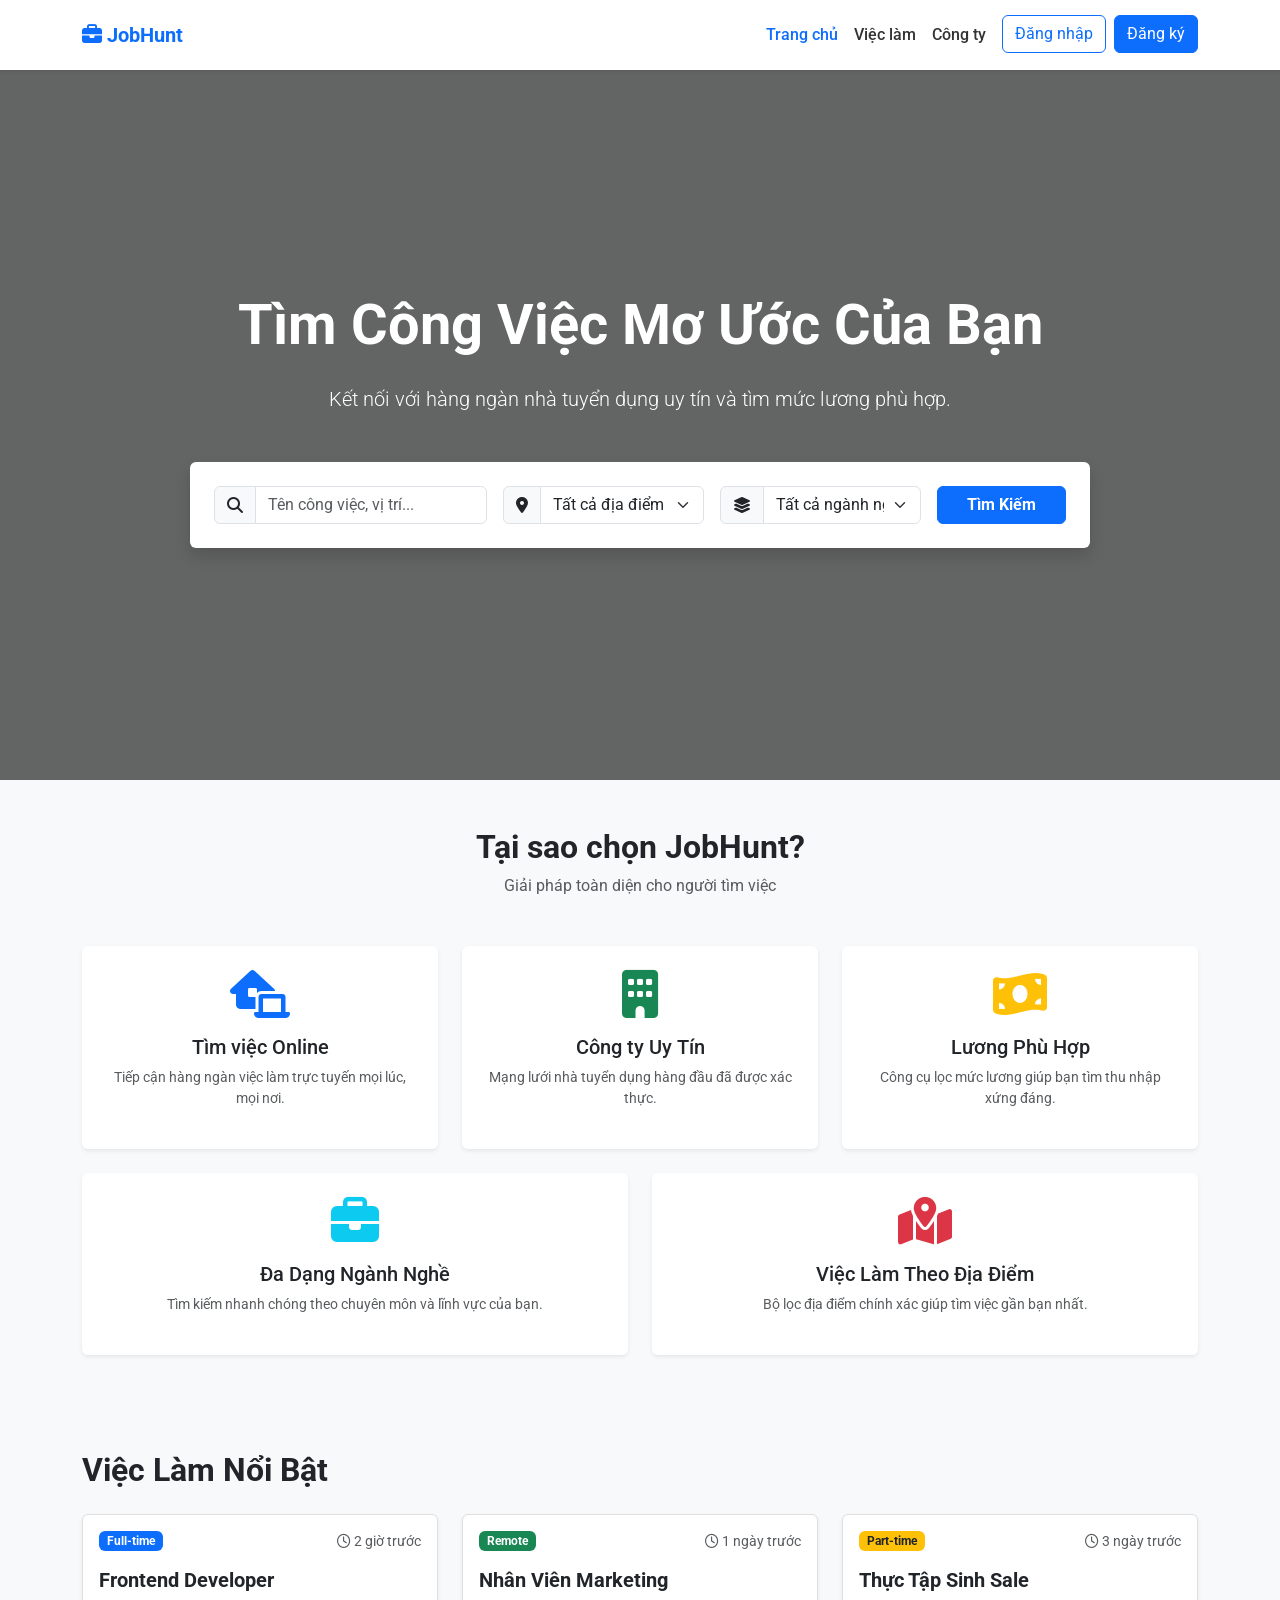
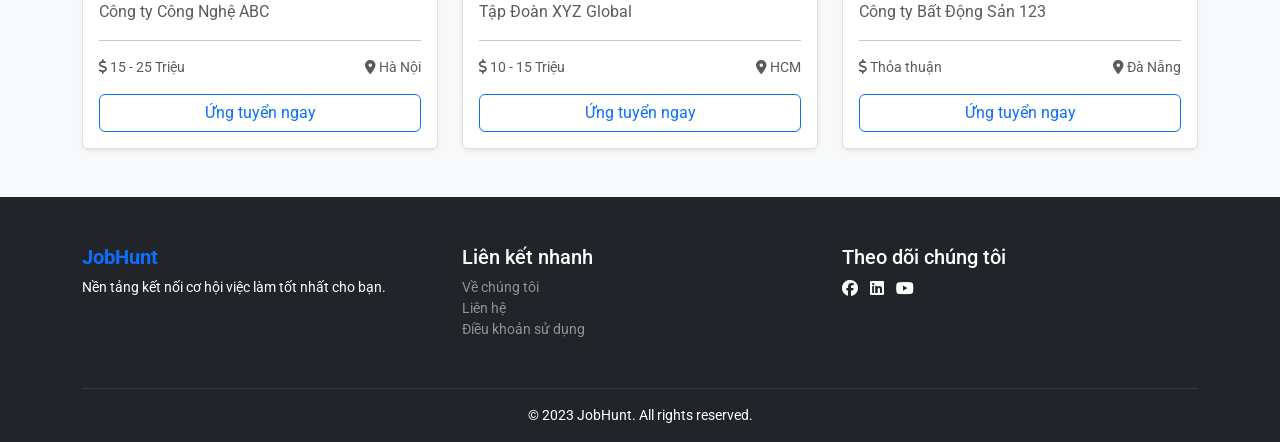
==== index.html @ 501f5cef "set" ====
<!DOCTYPE html>
<html lang="vi">
<head>
    <meta charset="UTF-8">
    <meta name="viewport" content="width=device-width, initial-scale=1.0">
    <title>JobHunt - Tìm Việc Làm Nhanh & Uy Tín</title>
    
    <!-- Bootstrap 5 CSS -->
    <link href="https://cdn.jsdelivr.net/npm/bootstrap@5.3.0/dist/css/bootstrap.min.css" rel="stylesheet">
    <!-- Font Awesome (Icon) -->
    <link rel="stylesheet" href="https://cdnjs.cloudflare.com/ajax/libs/font-awesome/6.4.0/css/all.min.css">
    <!-- Custom CSS -->
    <link rel="stylesheet" href="../style/style.css">
</head>
<body>

    <!-- Navbar -->
    <nav class="navbar navbar-expand-lg navbar-light bg-white shadow-sm fixed-top">
        <div class="container">
            <a class="navbar-brand fw-bold text-primary" href="index.html"><i class="fas fa-briefcase"></i> JobHunt</a>
            <button class="navbar-toggler" type="button" data-bs-toggle="collapse" data-bs-target="#navbarNav">
                <span class="navbar-toggler-icon"></span>
            </button>
            <div class="collapse navbar-collapse" id="navbarNav">
                <ul class="navbar-nav ms-auto">
                    <li class="nav-item"><a class="nav-link active" href="index.html">Trang chủ</a></li>
                    <li class="nav-item"><a class="nav-link" href="jobs.html">Việc làm</a></li>
                    <li class="nav-item"><a class="nav-link" href="companies.html">Công ty</a></li>
                    
                    <!-- PHẦN ĐÃ SỬA: Thêm đường dẫn login.html vào href -->
                    <li class="nav-item"><a class="btn btn-outline-primary ms-2" href="login.html">Đăng nhập</a></li>
                    <li class="nav-item"><a class="btn btn-primary ms-2" href="login.html">Đăng ký</a></li>
                    
                </ul>
            </div>
        </div>
    </nav>

    <!-- Hero Section (Tìm kiếm việc làm) -->
    <header class="hero-section d-flex align-items-center">
        <div class="container text-center text-white">
            <h1 class="display-4 fw-bold mb-4">Tìm Công Việc Mơ Ước Của Bạn</h1>
            <p class="lead mb-5">Kết nối với hàng ngàn nhà tuyển dụng uy tín và tìm mức lương phù hợp.</p>
            
            <!-- Form Tìm Kiếm -->
            <div class="bg-white p-4 rounded shadow search-box">
                <form class="row g-3">
                    <div class="col-md-4">
                        <div class="input-group">
                            <span class="input-group-text"><i class="fas fa-search"></i></span>
                            <input type="text" class="form-control" placeholder="Tên công việc, vị trí...">
                        </div>
                    </div>
                    <div class="col-md-3">
                        <div class="input-group">
                            <span class="input-group-text"><i class="fas fa-map-marker-alt"></i></span>
                            <select class="form-select">
                                <option selected>Tất cả địa điểm</option>
                                <option>Hà Nội</option>
                                <option>Hồ Chí Minh</option>
                                <option>Đà Nẵng</option>
                            </select>
                        </div>
                    </div>
                    <div class="col-md-3">
                        <div class="input-group">
                            <span class="input-group-text"><i class="fas fa-layer-group"></i></span>
                            <select class="form-select">
                                <option selected>Tất cả ngành nghề</option>
                                <option>Công nghệ thông tin</option>
                                <option>Marketing</option>
                                <option>Kinh doanh</option>
                            </select>
                        </div>
                    </div>
                    <div class="col-md-2">
                        <button type="submit" class="btn btn-primary w-100 fw-bold">Tìm Kiếm</button>
                    </div>
                </form>
            </div>
        </div>
    </header>

    <!-- Features Section -->
    <section class="py-5 bg-light">
        <div class="container">
            <div class="text-center mb-5">
                <h2 class="fw-bold">Tại sao chọn JobHunt?</h2>
                <p class="text-muted">Giải pháp toàn diện cho người tìm việc</p>
            </div>
            <div class="row g-4">
                <div class="col-md-4 col-sm-6">
                    <div class="card h-100 border-0 shadow-sm feature-card text-center p-4">
                        <div class="icon-box text-primary mb-3"><i class="fas fa-laptop-house fa-3x"></i></div>
                        <h5>Tìm việc Online</h5>
                        <p class="text-muted small">Tiếp cận hàng ngàn việc làm trực tuyến mọi lúc, mọi nơi.</p>
                    </div>
                </div>
                <div class="col-md-4 col-sm-6">
                    <div class="card h-100 border-0 shadow-sm feature-card text-center p-4">
                        <div class="icon-box text-success mb-3"><i class="fas fa-building fa-3x"></i></div>
                        <h5>Công ty Uy Tín</h5>
                        <p class="text-muted small">Mạng lưới nhà tuyển dụng hàng đầu đã được xác thực.</p>
                    </div>
                </div>
                <div class="col-md-4 col-sm-6">
                    <div class="card h-100 border-0 shadow-sm feature-card text-center p-4">
                        <div class="icon-box text-warning mb-3"><i class="fas fa-money-bill-wave fa-3x"></i></div>
                        <h5>Lương Phù Hợp</h5>
                        <p class="text-muted small">Công cụ lọc mức lương giúp bạn tìm thu nhập xứng đáng.</p>
                    </div>
                </div>
                <div class="col-md-6">
                    <div class="card h-100 border-0 shadow-sm feature-card text-center p-4">
                        <div class="icon-box text-info mb-3"><i class="fas fa-briefcase fa-3x"></i></div>
                        <h5>Đa Dạng Ngành Nghề</h5>
                        <p class="text-muted small">Tìm kiếm nhanh chóng theo chuyên môn và lĩnh vực của bạn.</p>
                    </div>
                </div>
                <div class="col-md-6">
                    <div class="card h-100 border-0 shadow-sm feature-card text-center p-4">
                        <div class="icon-box text-danger mb-3"><i class="fas fa-map-marked-alt fa-3x"></i></div>
                        <h5>Việc Làm Theo Địa Điểm</h5>
                        <p class="text-muted small">Bộ lọc địa điểm chính xác giúp tìm việc gần bạn nhất.</p>
                    </div>
                </div>
            </div>
        </div>
    </section>

    <!-- Featured Jobs -->
    <section class="py-5">
        <div class="container">
            <h2 class="fw-bold mb-4">Việc Làm Nổi Bật</h2>
            <div class="row g-4">
                <!-- Job Item 1 -->
                <div class="col-md-6 col-lg-4">
                    <div class="card h-100 shadow-sm job-card">
                        <div class="card-body">
                            <div class="d-flex justify-content-between align-items-center mb-3">
                                <span class="badge bg-primary">Full-time</span>
                                <span class="text-muted small"><i class="far fa-clock"></i> 2 giờ trước</span>
                            </div>
                            <h5 class="card-title fw-bold">Frontend Developer</h5>
                            <p class="card-text text-muted">Công ty Công Nghệ ABC</p>
                            <hr>
                            <div class="d-flex justify-content-between text-muted small mb-3">
                                <span><i class="fas fa-dollar-sign"></i> 15 - 25 Triệu</span>
                                <span><i class="fas fa-map-marker-alt"></i> Hà Nội</span>
                            </div>
                            <a href="#" class="btn btn-outline-primary w-100">Ứng tuyển ngay</a>
                        </div>
                    </div>
                </div>
                 <!-- Job Item 2 -->
                 <div class="col-md-6 col-lg-4">
                    <div class="card h-100 shadow-sm job-card">
                        <div class="card-body">
                            <div class="d-flex justify-content-between align-items-center mb-3">
                                <span class="badge bg-success">Remote</span>
                                <span class="text-muted small"><i class="far fa-clock"></i> 1 ngày trước</span>
                            </div>
                            <h5 class="card-title fw-bold">Nhân Viên Marketing</h5>
                            <p class="card-text text-muted">Tập Đoàn XYZ Global</p>
                            <hr>
                            <div class="d-flex justify-content-between text-muted small mb-3">
                                <span><i class="fas fa-dollar-sign"></i> 10 - 15 Triệu</span>
                                <span><i class="fas fa-map-marker-alt"></i> HCM</span>
                            </div>
                            <a href="#" class="btn btn-outline-primary w-100">Ứng tuyển ngay</a>
                        </div>
                    </div>
                </div>
                 <!-- Job Item 3 -->
                 <div class="col-md-6 col-lg-4">
                    <div class="card h-100 shadow-sm job-card">
                        <div class="card-body">
                            <div class="d-flex justify-content-between align-items-center mb-3">
                                <span class="badge bg-warning text-dark">Part-time</span>
                                <span class="text-muted small"><i class="far fa-clock"></i> 3 ngày trước</span>
                            </div>
                            <h5 class="card-title fw-bold">Thực Tập Sinh Sale</h5>
                            <p class="card-text text-muted">Công ty Bất Động Sản 123</p>
                            <hr>
                            <div class="d-flex justify-content-between text-muted small mb-3">
                                <span><i class="fas fa-dollar-sign"></i> Thỏa thuận</span>
                                <span><i class="fas fa-map-marker-alt"></i> Đà Nẵng</span>
                            </div>
                            <a href="#" class="btn btn-outline-primary w-100">Ứng tuyển ngay</a>
                        </div>
                    </div>
                </div>
            </div>
        </div>
    </section>

    <!-- Footer -->
    <footer class="bg-dark text-white pt-5 pb-3">
        <div class="container">
            <div class="row">
                <div class="col-md-4 mb-3">
                    <h5 class="text-primary fw-bold">JobHunt</h5>
                    <p class="small">Nền tảng kết nối cơ hội việc làm tốt nhất cho bạn.</p>
                </div>
                <div class="col-md-4 mb-3">
                    <h5>Liên kết nhanh</h5>
                    <ul class="list-unstyled small">
                        <li><a href="#" class="text-white-50 text-decoration-none">Về chúng tôi</a></li>
                        <li><a href="#" class="text-white-50 text-decoration-none">Liên hệ</a></li>
                        <li><a href="#" class="text-white-50 text-decoration-none">Điều khoản sử dụng</a></li>
                    </ul>
                </div>
                <div class="col-md-4 mb-3">
                    <h5>Theo dõi chúng tôi</h5>
                    <div>
                        <a href="#" class="text-white me-2"><i class="fab fa-facebook"></i></a>
                        <a href="#" class="text-white me-2"><i class="fab fa-linkedin"></i></a>
                        <a href="#" class="text-white"><i class="fab fa-youtube"></i></a>
                    </div>
                </div>
            </div>
            <hr class="border-secondary">
            <div class="text-center small">
                &copy; 2023 JobHunt. All rights reserved.
            </div>
        </div>
    </footer>

    <!-- Bootstrap JS -->
    <script src="https://cdn.jsdelivr.net/npm/bootstrap@5.3.0/dist/js/bootstrap.bundle.min.js"></script>
</body>
</html>
---- style/style.css ----
/* Import font chữ */
@import url('https://fonts.googleapis.com/css2?family=Roboto:wght@300;400;500;700&display=swap');

body {
    font-family: 'Roboto', sans-serif;
    background-color: #f8f9fa;
}

/* Navbar */
.navbar {
    padding: 15px 0;
}
.nav-link {
    font-weight: 500;
    color: #333;
}
.nav-link:hover, .nav-link.active {
    color: #0d6efd !important;
}

/* Hero Section */
.hero-section {
    background: linear-gradient(rgba(0, 0, 0, 0.6), rgba(0, 0, 0, 0.6)), 
                url('https://images.unsplash.com/photo-1486312338219-ce68d2c6f44d?ixlib=rb-4.0.3&auto=format&fit=crop&w=1920&q=80');
    background-size: cover;
    background-position: center;
    height: 80vh; /* Chiều cao màn hình mở đầu */
    margin-top: 60px; /* Tránh bị navbar che */
}

.search-box {
    max-width: 900px;
    margin: 0 auto;
}

/* Feature Cards */
.feature-card {
    transition: transform 0.3s ease, box-shadow 0.3s ease;
    cursor: pointer;
}

.feature-card:hover {
    transform: translateY(-5px);
    box-shadow: 0 .5rem 1rem rgba(0,0,0,.15)!important;
}

.icon-box {
    margin-bottom: 15px;
}

/* Job Cards */
.job-card {
    transition: all 0.3s;
    border: 1px solid #e0e0e0;
}

.job-card:hover {
    border-color: #0d6efd;
    box-shadow: 0 .5rem 1rem rgba(0,0,0,.1)!important;
}

/* Responsive */
@media (max-width: 768px) {
    .hero-section {
        height: auto;
        padding: 100px 0 50px 0;
    }
    
    .hero-section h1 {
        font-size: 2rem;
    }
}

/* --- LOGIN / REGISTER PAGE STYLES --- */

/* Hình nền cho trang đăng nhập */
.login-body {
    /* Background Gradient đè lên ảnh */
    background: linear-gradient(135deg, rgba(13, 110, 253, 0.8), rgba(13, 202, 240, 0.8)),
                url('https://images.unsplash.com/photo-1497215728101-856f4ea42174?ixlib=rb-4.0.3&auto=format&fit=crop&w=1920&q=80');
    background-size: cover;
    background-position: center;
    background-attachment: fixed;
}

/* Tùy chỉnh nút chuyển tab (Nav Pills) */
.nav-pills .nav-link {
    color: #555;
    background-color: #f8f9fa; /* Màu nền khi chưa chọn */
    border-radius: 50px; /* Bo tròn nút */
    margin: 0 5px;
    transition: all 0.3s;
}

.nav-pills .nav-link.active {
    background-color: #0d6efd; /* Màu xanh Bootstrap khi được chọn */
    color: white;
    box-shadow: 0 4px 6px rgba(13, 110, 253, 0.3);
}

/* Input Styles - Bỏ viền xanh mặc định khi click */
.form-control:focus {
    box-shadow: none;
    border-color: #ced4da; /* Giữ màu viền xám nhẹ */
}

.input-group-text {
    background-color: #f8f9fa;
}

/* Hiệu ứng focus cho input group */
.input-group:focus-within {
    box-shadow: 0 0 0 0.25rem rgba(13, 110, 253, 0.25);
    border-radius: 0.375rem;
}
.input-group:focus-within .form-control, 
.input-group:focus-within .input-group-text {
    border-color: #86b7fe;
}

/* --- CÁC SECTION MỚI --- */

/* 1. Card Ngành Nghề */
.category-card {
    transition: all 0.3s ease;
    background: #fff;
    border: 1px solid #eee;
}
.category-card:hover {
    transform: translateY(-5px);
    border-color: #0d6efd;
    box-shadow: 0 5px 15px rgba(13, 110, 253, 0.1);
}
.category-icon {
    width: 60px;
    height: 60px;
    background-color: #e7f1ff;
    color: #0d6efd;
    display: flex;
    align-items: center;
    justify-content: center;
    border-radius: 50%;
    margin-bottom: 15px;
    font-size: 1.5rem;
}

/* 2. Card Địa Điểm */
.location-card {
    position: relative;
    border-radius: 10px;
    overflow: hidden;
    height: 200px;
}
.location-card img {
    width: 100%;
    height: 100%;
    object-fit: cover;
    transition: transform 0.5s ease;
}
.location-card:hover img {
    transform: scale(1.1);
}
.location-overlay {
    position: absolute;
    bottom: 0;
    left: 0;
    right: 0;
    background: linear-gradient(to top, rgba(0,0,0,0.8), transparent);
    padding: 20px;
    color: white;
}

/* 3. Logo Công ty uy tín */
.company-logo-box {
    height: 100px;
    display: flex;
    align-items: center;
    justify-content: center;
    border: 1px solid #eee;
    border-radius: 8px;
    background: white;
    padding: 15px;
    transition: 0.3s;
}
.company-logo-box:hover {
    border-color: #0d6efd;
    box-shadow: 0 3px 10px rgba(0,0,0,0.05);
}
.company-logo-box img {
    max-width: 100%;
    max-height: 100%;
    filter: grayscale(100%); /* Làm logo đen trắng */
    transition: 0.3s;
}
.company-logo-box:hover img {
    filter: grayscale(0%); /* Có màu khi di chuột vào */
}

/* 4. Tag Lương & Loại hình */
.filter-tag {
    display: inline-block;
    padding: 8px 15px;
    background: #f1f3f5;
    color: #495057;
    border-radius: 20px;
    font-size: 0.9rem;
    text-decoration: none;
    margin-right: 10px;
    margin-bottom: 10px;
    transition: 0.2s;
}
.filter-tag:hover {
    background: #0d6efd;
    color: white;
}

/* --- TRANG CÔNG TY (COMPANIES) --- */
.company-item {
    transition: all 0.3s ease;
    border: 1px solid #eee;
    background: #fff;
}
.company-item:hover {
    border-color: #0d6efd;
    transform: translateY(-5px);
    box-shadow: 0 5px 15px rgba(0,0,0,0.1);
}
.company-banner {
    height: 120px;
    background-color: #f8f9fa;
    border-radius: 8px 8px 0 0;
    position: relative;
    background-size: cover;
    background-position: center;
}
.company-logo-thumb {
    width: 80px;
    height: 80px;
    background: #fff;
    border: 1px solid #eee;
    border-radius: 8px;
    position: absolute;
    bottom: -40px;
    left: 20px;
    display: flex;
    align-items: center;
    justify-content: center;
    padding: 5px;
}
.company-logo-thumb img {
    max-width: 100%;
    max-height: 100%;
}
.company-info {
    padding-top: 50px; /* Để tránh logo đè lên chữ */
}

/* --- PHÂN TRANG (PAGINATION) --- */
.page-link {
    color: #333;
    border: none;
    margin: 0 5px;
    border-radius: 5px !important;
}
.page-link:hover {
    background-color: #e9ecef;
    color: #0d6efd;
}
.page-item.active .page-link {
    background-color: #0d6efd;
    color: #fff;
}

/* --- FIX LỖI ẢNH LOGO (Thêm vào cuối file style.css) --- */

/* Khung chứa logo cố định kích thước */
.logo-box {
    width: 80px;       /* Chiều rộng cố định */
    height: 80px;      /* Chiều cao cố định */
    display: flex;
    align-items: center;
    justify-content: center;
    border: 1px solid #e9ecef;
    border-radius: 8px;
    background-color: #fff;
    padding: 5px;
    overflow: hidden;  /* Cắt bỏ phần thừa nếu có */
}

/* Ép ảnh nằm gọn trong khung, không bị méo */
.logo-box img {
    width: 100%;
    height: 100%;
    object-fit: contain; /* QUAN TRỌNG: Giữ tỉ lệ ảnh */
}

/* --- JOB DETAIL PAGE --- */

.job-header-banner {
    /* Màu nền gradient xanh đậm sang trọng */
    background: linear-gradient(135deg, #0d6efd, #0a58ca);
    color: white;
}

.logo-box-large {
    width: 100%;
    max-width: 150px;
    height: 150px;
    display: flex;
    align-items: center;
    justify-content: center;
    margin: 0 auto;
}
.logo-box-large img {
    max-width: 100%;
    max-height: 100%;
    object-fit: contain;
}

/* Danh sách có dấu chấm đẹp */
.list-styled li {
    margin-bottom: 10px;
    position: relative;
    padding-left: 20px;
    list-style: none;
}
.list-styled li::before {
    content: "•";
    color: #0d6efd; /* Màu dấu chấm */
    font-weight: bold;
    font-size: 1.2rem;
    position: absolute;
    left: 0;
    top: -5px;
}
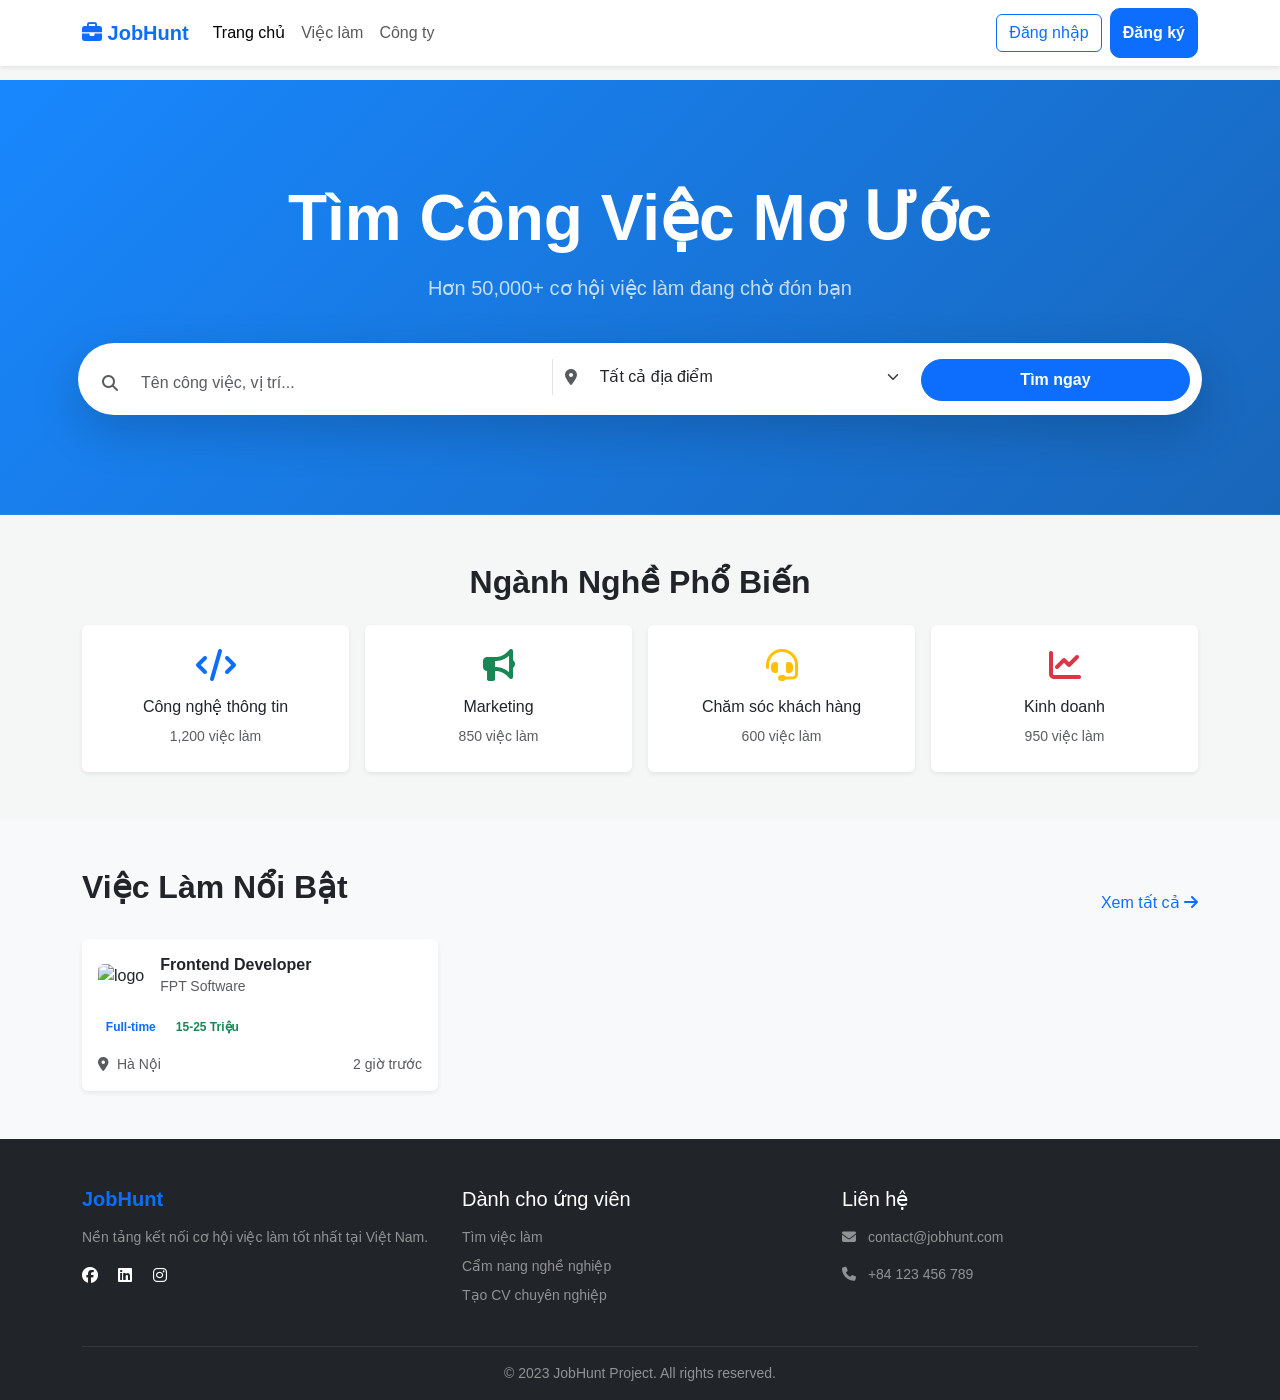
==== commit 41184feb: "update refactor login and register - home page" ====
--- a/index.html
+++ b/index.html
@@ -10,186 +10,134 @@
     <!-- Font Awesome (Icon) -->
     <link rel="stylesheet" href="https://cdnjs.cloudflare.com/ajax/libs/font-awesome/6.4.0/css/all.min.css">
     <!-- Custom CSS -->
-    <link rel="stylesheet" href="../style/style.css">
+    <link rel="stylesheet" href="style/style.css">
 </head>
 <body>
 
     <!-- Navbar -->
     <nav class="navbar navbar-expand-lg navbar-light bg-white shadow-sm fixed-top">
         <div class="container">
-            <a class="navbar-brand fw-bold text-primary" href="index.html"><i class="fas fa-briefcase"></i> JobHunt</a>
+            <a class="navbar-brand fw-bold text-primary" href="index.html">
+                <i class="fas fa-briefcase"></i> JobHunt
+            </a>
             <button class="navbar-toggler" type="button" data-bs-toggle="collapse" data-bs-target="#navbarNav">
                 <span class="navbar-toggler-icon"></span>
             </button>
             <div class="collapse navbar-collapse" id="navbarNav">
-                <ul class="navbar-nav ms-auto">
+                <ul class="navbar-nav me-auto">
                     <li class="nav-item"><a class="nav-link active" href="index.html">Trang chủ</a></li>
                     <li class="nav-item"><a class="nav-link" href="jobs.html">Việc làm</a></li>
                     <li class="nav-item"><a class="nav-link" href="companies.html">Công ty</a></li>
-                    
-                    <!-- PHẦN ĐÃ SỬA: Thêm đường dẫn login.html vào href -->
-                    <li class="nav-item"><a class="btn btn-outline-primary ms-2" href="login.html">Đăng nhập</a></li>
-                    <li class="nav-item"><a class="btn btn-primary ms-2" href="login.html">Đăng ký</a></li>
-                    
                 </ul>
+                
+                <!-- Khu vực đăng nhập / thông tin user -->
+                <div class="d-flex align-items-center" id="authSection">
+                    <a class="btn btn-outline-primary ms-2" href="login.html">Đăng nhập</a>
+                    <a class="btn btn-primary ms-2" href="login.html">Đăng ký</a>
+                </div>
             </div>
         </div>
     </nav>
 
-    <!-- Hero Section (Tìm kiếm việc làm) -->
-    <header class="hero-section d-flex align-items-center">
+    <!-- Hero Section -->
+    <header class="hero-section">
         <div class="container text-center text-white">
-            <h1 class="display-4 fw-bold mb-4">Tìm Công Việc Mơ Ước Của Bạn</h1>
-            <p class="lead mb-5">Kết nối với hàng ngàn nhà tuyển dụng uy tín và tìm mức lương phù hợp.</p>
+            <h1 class="display-3 fw-bold mb-3 animate__animated animate__fadeInDown">Tìm Công Việc Mơ Ước</h1>
+            <p class="lead mb-5 opacity-75">Hơn 50,000+ cơ hội việc làm đang chờ đón bạn</p>
             
-            <!-- Form Tìm Kiếm -->
-            <div class="bg-white p-4 rounded shadow search-box">
-                <form class="row g-3">
+            <!-- Search Box -->
+            <div class="search-box-container mx-auto">
+                <form class="row g-2 p-2 bg-white rounded-pill shadow-lg">
+                    <div class="col-md-5">
+                        <div class="input-group border-0">
+                            <span class="input-group-text bg-transparent border-0"><i class="fas fa-search text-muted"></i></span>
+                            <input type="text" class="form-control border-0 shadow-none" placeholder="Tên công việc, vị trí...">
+                        </div>
+                    </div>
                     <div class="col-md-4">
-                        <div class="input-group">
-                            <span class="input-group-text"><i class="fas fa-search"></i></span>
-                            <input type="text" class="form-control" placeholder="Tên công việc, vị trí...">
-                        </div>
-                    </div>
-                    <div class="col-md-3">
-                        <div class="input-group">
-                            <span class="input-group-text"><i class="fas fa-map-marker-alt"></i></span>
-                            <select class="form-select">
+                        <div class="input-group border-0 border-start d-none d-md-flex">
+                            <span class="input-group-text bg-transparent border-0"><i class="fas fa-map-marker-alt text-muted"></i></span>
+                            <select class="form-select border-0 shadow-none">
                                 <option selected>Tất cả địa điểm</option>
                                 <option>Hà Nội</option>
                                 <option>Hồ Chí Minh</option>
-                                <option>Đà Nẵng</option>
                             </select>
                         </div>
                     </div>
                     <div class="col-md-3">
-                        <div class="input-group">
-                            <span class="input-group-text"><i class="fas fa-layer-group"></i></span>
-                            <select class="form-select">
-                                <option selected>Tất cả ngành nghề</option>
-                                <option>Công nghệ thông tin</option>
-                                <option>Marketing</option>
-                                <option>Kinh doanh</option>
-                            </select>
-                        </div>
-                    </div>
-                    <div class="col-md-2">
-                        <button type="submit" class="btn btn-primary w-100 fw-bold">Tìm Kiếm</button>
+                        <button type="submit" class="btn btn-primary w-100 rounded-pill py-2 fw-bold">Tìm ngay</button>
                     </div>
                 </form>
             </div>
         </div>
     </header>
 
-    <!-- Features Section -->
+    <!-- Popular Categories -->
+    <section class="py-5">
+        <div class="container text-center">
+            <h2 class="fw-bold mb-4">Ngành Nghề Phổ Biến</h2>
+            <div class="row g-3">
+                <div class="col-6 col-md-3">
+                    <div class="category-card p-4 rounded shadow-sm bg-white">
+                        <i class="fas fa-code fa-2x text-primary mb-3"></i>
+                        <h6>Công nghệ thông tin</h6>
+                        <small class="text-muted">1,200 việc làm</small>
+                    </div>
+                </div>
+                <div class="col-6 col-md-3">
+                    <div class="category-card p-4 rounded shadow-sm bg-white">
+                        <i class="fas fa-bullhorn fa-2x text-success mb-3"></i>
+                        <h6>Marketing</h6>
+                        <small class="text-muted">850 việc làm</small>
+                    </div>
+                </div>
+                <div class="col-6 col-md-3">
+                    <div class="category-card p-4 rounded shadow-sm bg-white">
+                        <i class="fas fa-headset fa-2x text-warning mb-3"></i>
+                        <h6>Chăm sóc khách hàng</h6>
+                        <small class="text-muted">600 việc làm</small>
+                    </div>
+                </div>
+                <div class="col-6 col-md-3">
+                    <div class="category-card p-4 rounded shadow-sm bg-white">
+                        <i class="fas fa-chart-line fa-2x text-danger mb-3"></i>
+                        <h6>Kinh doanh</h6>
+                        <small class="text-muted">950 việc làm</small>
+                    </div>
+                </div>
+            </div>
+        </div>
+    </section>
+
+    <!-- Featured Jobs -->
     <section class="py-5 bg-light">
         <div class="container">
-            <div class="text-center mb-5">
-                <h2 class="fw-bold">Tại sao chọn JobHunt?</h2>
-                <p class="text-muted">Giải pháp toàn diện cho người tìm việc</p>
-            </div>
-            <div class="row g-4">
-                <div class="col-md-4 col-sm-6">
-                    <div class="card h-100 border-0 shadow-sm feature-card text-center p-4">
-                        <div class="icon-box text-primary mb-3"><i class="fas fa-laptop-house fa-3x"></i></div>
-                        <h5>Tìm việc Online</h5>
-                        <p class="text-muted small">Tiếp cận hàng ngàn việc làm trực tuyến mọi lúc, mọi nơi.</p>
-                    </div>
-                </div>
-                <div class="col-md-4 col-sm-6">
-                    <div class="card h-100 border-0 shadow-sm feature-card text-center p-4">
-                        <div class="icon-box text-success mb-3"><i class="fas fa-building fa-3x"></i></div>
-                        <h5>Công ty Uy Tín</h5>
-                        <p class="text-muted small">Mạng lưới nhà tuyển dụng hàng đầu đã được xác thực.</p>
-                    </div>
-                </div>
-                <div class="col-md-4 col-sm-6">
-                    <div class="card h-100 border-0 shadow-sm feature-card text-center p-4">
-                        <div class="icon-box text-warning mb-3"><i class="fas fa-money-bill-wave fa-3x"></i></div>
-                        <h5>Lương Phù Hợp</h5>
-                        <p class="text-muted small">Công cụ lọc mức lương giúp bạn tìm thu nhập xứng đáng.</p>
-                    </div>
-                </div>
-                <div class="col-md-6">
-                    <div class="card h-100 border-0 shadow-sm feature-card text-center p-4">
-                        <div class="icon-box text-info mb-3"><i class="fas fa-briefcase fa-3x"></i></div>
-                        <h5>Đa Dạng Ngành Nghề</h5>
-                        <p class="text-muted small">Tìm kiếm nhanh chóng theo chuyên môn và lĩnh vực của bạn.</p>
-                    </div>
-                </div>
-                <div class="col-md-6">
-                    <div class="card h-100 border-0 shadow-sm feature-card text-center p-4">
-                        <div class="icon-box text-danger mb-3"><i class="fas fa-map-marked-alt fa-3x"></i></div>
-                        <h5>Việc Làm Theo Địa Điểm</h5>
-                        <p class="text-muted small">Bộ lọc địa điểm chính xác giúp tìm việc gần bạn nhất.</p>
-                    </div>
-                </div>
-            </div>
-        </div>
-    </section>
-
-    <!-- Featured Jobs -->
-    <section class="py-5">
-        <div class="container">
-            <h2 class="fw-bold mb-4">Việc Làm Nổi Bật</h2>
-            <div class="row g-4">
-                <!-- Job Item 1 -->
-                <div class="col-md-6 col-lg-4">
-                    <div class="card h-100 shadow-sm job-card">
-                        <div class="card-body">
-                            <div class="d-flex justify-content-between align-items-center mb-3">
-                                <span class="badge bg-primary">Full-time</span>
-                                <span class="text-muted small"><i class="far fa-clock"></i> 2 giờ trước</span>
+            <div class="d-flex justify-content-between align-items-end mb-4">
+                <h2 class="fw-bold">Việc Làm Nổi Bật</h2>
+                <a href="jobs.html" class="text-primary text-decoration-none">Xem tất cả <i class="fas fa-arrow-right"></i></a>
+            </div>
+            <div class="row g-4" id="featuredJobsList">
+                <!-- Dữ liệu này có thể render bằng JS -->
+                <div class="col-md-4">
+                    <div class="card border-0 shadow-sm job-card p-3">
+                        <div class="d-flex align-items-center mb-3">
+                            <img src="https://via.placeholder.com/50" class="rounded me-3" alt="logo">
+                            <div>
+                                <h6 class="mb-0 fw-bold">Frontend Developer</h6>
+                                <small class="text-muted">FPT Software</small>
                             </div>
-                            <h5 class="card-title fw-bold">Frontend Developer</h5>
-                            <p class="card-text text-muted">Công ty Công Nghệ ABC</p>
-                            <hr>
-                            <div class="d-flex justify-content-between text-muted small mb-3">
-                                <span><i class="fas fa-dollar-sign"></i> 15 - 25 Triệu</span>
-                                <span><i class="fas fa-map-marker-alt"></i> Hà Nội</span>
-                            </div>
-                            <a href="#" class="btn btn-outline-primary w-100">Ứng tuyển ngay</a>
-                        </div>
-                    </div>
-                </div>
-                 <!-- Job Item 2 -->
-                 <div class="col-md-6 col-lg-4">
-                    <div class="card h-100 shadow-sm job-card">
-                        <div class="card-body">
-                            <div class="d-flex justify-content-between align-items-center mb-3">
-                                <span class="badge bg-success">Remote</span>
-                                <span class="text-muted small"><i class="far fa-clock"></i> 1 ngày trước</span>
-                            </div>
-                            <h5 class="card-title fw-bold">Nhân Viên Marketing</h5>
-                            <p class="card-text text-muted">Tập Đoàn XYZ Global</p>
-                            <hr>
-                            <div class="d-flex justify-content-between text-muted small mb-3">
-                                <span><i class="fas fa-dollar-sign"></i> 10 - 15 Triệu</span>
-                                <span><i class="fas fa-map-marker-alt"></i> HCM</span>
-                            </div>
-                            <a href="#" class="btn btn-outline-primary w-100">Ứng tuyển ngay</a>
-                        </div>
-                    </div>
-                </div>
-                 <!-- Job Item 3 -->
-                 <div class="col-md-6 col-lg-4">
-                    <div class="card h-100 shadow-sm job-card">
-                        <div class="card-body">
-                            <div class="d-flex justify-content-between align-items-center mb-3">
-                                <span class="badge bg-warning text-dark">Part-time</span>
-                                <span class="text-muted small"><i class="far fa-clock"></i> 3 ngày trước</span>
-                            </div>
-                            <h5 class="card-title fw-bold">Thực Tập Sinh Sale</h5>
-                            <p class="card-text text-muted">Công ty Bất Động Sản 123</p>
-                            <hr>
-                            <div class="d-flex justify-content-between text-muted small mb-3">
-                                <span><i class="fas fa-dollar-sign"></i> Thỏa thuận</span>
-                                <span><i class="fas fa-map-marker-alt"></i> Đà Nẵng</span>
-                            </div>
-                            <a href="#" class="btn btn-outline-primary w-100">Ứng tuyển ngay</a>
-                        </div>
-                    </div>
-                </div>
+                        </div>
+                        <div class="mb-3">
+                            <span class="badge bg-soft-primary text-primary">Full-time</span>
+                            <span class="badge bg-soft-success text-success">15-25 Triệu</span>
+                        </div>
+                        <div class="d-flex justify-content-between text-muted small">
+                            <span><i class="fas fa-map-marker-alt me-1"></i> Hà Nội</span>
+                            <span>2 giờ trước</span>
+                        </div>
+                    </div>
+                </div>
+                <!-- Lặp lại tương tự cho các job khác... -->
             </div>
         </div>
     </section>
@@ -197,37 +145,71 @@
     <!-- Footer -->
     <footer class="bg-dark text-white pt-5 pb-3">
         <div class="container">
-            <div class="row">
-                <div class="col-md-4 mb-3">
-                    <h5 class="text-primary fw-bold">JobHunt</h5>
-                    <p class="small">Nền tảng kết nối cơ hội việc làm tốt nhất cho bạn.</p>
-                </div>
-                <div class="col-md-4 mb-3">
-                    <h5>Liên kết nhanh</h5>
-                    <ul class="list-unstyled small">
-                        <li><a href="#" class="text-white-50 text-decoration-none">Về chúng tôi</a></li>
-                        <li><a href="#" class="text-white-50 text-decoration-none">Liên hệ</a></li>
-                        <li><a href="#" class="text-white-50 text-decoration-none">Điều khoản sử dụng</a></li>
+            <div class="row g-4">
+                <div class="col-md-4">
+                    <h5 class="text-primary fw-bold mb-3">JobHunt</h5>
+                    <p class="small text-white-50">Nền tảng kết nối cơ hội việc làm tốt nhất tại Việt Nam.</p>
+                    <div class="social-links">
+                        <a href="#" class="text-white me-3"><i class="fab fa-facebook"></i></a>
+                        <a href="#" class="text-white me-3"><i class="fab fa-linkedin"></i></a>
+                        <a href="#" class="text-white"><i class="fab fa-instagram"></i></a>
+                    </div>
+                </div>
+                <div class="col-md-4">
+                    <h5 class="mb-3">Dành cho ứng viên</h5>
+                    <ul class="list-unstyled small text-white-50">
+                        <li class="mb-2"><a href="#" class="text-white-50 text-decoration-none">Tìm việc làm</a></li>
+                        <li class="mb-2"><a href="#" class="text-white-50 text-decoration-none">Cẩm nang nghề nghiệp</a></li>
+                        <li class="mb-2"><a href="#" class="text-white-50 text-decoration-none">Tạo CV chuyên nghiệp</a></li>
                     </ul>
                 </div>
-                <div class="col-md-4 mb-3">
-                    <h5>Theo dõi chúng tôi</h5>
-                    <div>
-                        <a href="#" class="text-white me-2"><i class="fab fa-facebook"></i></a>
-                        <a href="#" class="text-white me-2"><i class="fab fa-linkedin"></i></a>
-                        <a href="#" class="text-white"><i class="fab fa-youtube"></i></a>
-                    </div>
-                </div>
-            </div>
-            <hr class="border-secondary">
-            <div class="text-center small">
-                &copy; 2023 JobHunt. All rights reserved.
-            </div>
+                <div class="col-md-4">
+                    <h5 class="mb-3">Liên hệ</h5>
+                    <p class="small text-white-50"><i class="fas fa-envelope me-2"></i> contact@jobhunt.com</p>
+                    <p class="small text-white-50"><i class="fas fa-phone me-2"></i> +84 123 456 789</p>
+                </div>
+            </div>
+            <hr class="mt-4 border-secondary">
+            <div class="text-center small text-white-50">&copy; 2023 JobHunt Project. All rights reserved.</div>
         </div>
     </footer>
 
     <!-- Bootstrap JS -->
     <script src="https://cdn.jsdelivr.net/npm/bootstrap@5.3.0/dist/js/bootstrap.bundle.min.js"></script>
+    
+    <!-- Custom Logic Đăng nhập -->
+    <script>
+        document.addEventListener('DOMContentLoaded', function() {
+            const authSection = document.getElementById('authSection');
+            const currentUser = JSON.parse(localStorage.getItem('currentUser'));
+
+            if (currentUser) {
+                // Nếu đã đăng nhập, thay đổi nút thành Avatar và tên user
+                authSection.innerHTML = `
+                    <div class="dropdown">
+                        <a class="d-flex align-items-center text-decoration-none dropdown-toggle text-dark" href="#" role="button" data-bs-toggle="dropdown">
+                            <div class="bg-primary text-white rounded-circle me-2 d-flex align-items-center justify-content-center" style="width: 35px; height: 35px;">
+                                ${currentUser.name.charAt(0).toUpperCase()}
+                            </div>
+                            <span class="fw-bold">${currentUser.name}</span>
+                        </a>
+                        <ul class="dropdown-menu dropdown-menu-end shadow border-0 mt-2">
+                            <li><a class="dropdown-item" href="profile.html"><i class="fas fa-user me-2"></i>Hồ sơ cá nhân</a></li>
+                            ${currentUser.role === 'employer' ? '<li><a class="dropdown-item" href="dashboard.html"><i class="fas fa-chart-line me-2"></i>Dashboard</a></li>' : ''}
+                            <li><hr class="dropdown-divider"></li>
+                            <li><a class="dropdown-item text-danger" href="#" id="logoutBtn"><i class="fas fa-sign-out-alt me-2"></i>Đăng xuất</a></li>
+                        </ul>
+                    </div>
+                `;
+
+                // Xử lý đăng xuất
+                document.getElementById('logoutBtn').addEventListener('click', function(e) {
+                    e.preventDefault();
+                    localStorage.removeItem('currentUser');
+                    window.location.reload();
+                });
+            }
+        });
+    </script>
 </body>
-</html>
-
+</html>
--- a/style/style.css
+++ b/style/style.css
@@ -1,336 +1,71 @@
-/* Import font chữ */
-@import url('https://fonts.googleapis.com/css2?family=Roboto:wght@300;400;500;700&display=swap');
+/* style/style.css */
+:root {
+    --primary-color: #007bff;
+    --secondary-color: #6c757d;
+    --success-color: #28a745;
+    --dark-color: #212529;
+}
 
 body {
-    font-family: 'Roboto', sans-serif;
-    background-color: #f8f9fa;
+    font-family: 'Inter', sans-serif;
+    background-color: #f4f7f6;
+    padding-top: 80px;
 }
 
 /* Navbar */
 .navbar {
-    padding: 15px 0;
+    transition: all 0.3s ease;
 }
-.nav-link {
-    font-weight: 500;
-    color: #333;
+
+/* Auth Card */
+.auth-card {
+    border: none;
+    border-radius: 20px;
+    box-shadow: 0 10px 30px rgba(0, 0, 0, 0.08);
+    overflow: hidden;
 }
-.nav-link:hover, .nav-link.active {
-    color: #0d6efd !important;
+
+.nav-pills .nav-link {
+    color: var(--secondary-color);
+    font-weight: 600;
+    border-radius: 10px;
+    padding: 10px 25px;
+}
+
+.nav-pills .nav-link.active {
+    background-color: var(--primary-color);
+    box-shadow: 0 4px 12px rgba(0, 123, 255, 0.3);
+}
+
+.form-control {
+    border-radius: 10px;
+    padding: 12px;
+    border: 1px solid #e1e1e1;
+}
+
+.form-control:focus {
+    box-shadow: 0 0 0 3px rgba(0, 123, 255, 0.1);
+    border-color: var(--primary-color);
+}
+
+.btn-primary, .btn-success {
+    border-radius: 10px;
+    padding: 12px;
+    font-weight: 600;
+    transition: all 0.3s;
+}
+
+.btn-primary:hover {
+    transform: translateY(-2px);
+    box-shadow: 0 5px 15px rgba(0, 123, 255, 0.3);
 }
 
 /* Hero Section */
 .hero-section {
-    background: linear-gradient(rgba(0, 0, 0, 0.6), rgba(0, 0, 0, 0.6)), 
-                url('https://images.unsplash.com/photo-1486312338219-ce68d2c6f44d?ixlib=rb-4.0.3&auto=format&fit=crop&w=1920&q=80');
+    background: linear-gradient(135deg, rgba(0,123,255,0.9), rgba(0,86,179,0.9)), 
+                url('https://images.unsplash.com/photo-1521737711867-e3b97375f902?auto=format&fit=crop&w=1500&q=80');
     background-size: cover;
     background-position: center;
-    height: 80vh; /* Chiều cao màn hình mở đầu */
-    margin-top: 60px; /* Tránh bị navbar che */
-}
-
-.search-box {
-    max-width: 900px;
-    margin: 0 auto;
-}
-
-/* Feature Cards */
-.feature-card {
-    transition: transform 0.3s ease, box-shadow 0.3s ease;
-    cursor: pointer;
-}
-
-.feature-card:hover {
-    transform: translateY(-5px);
-    box-shadow: 0 .5rem 1rem rgba(0,0,0,.15)!important;
-}
-
-.icon-box {
-    margin-bottom: 15px;
-}
-
-/* Job Cards */
-.job-card {
-    transition: all 0.3s;
-    border: 1px solid #e0e0e0;
-}
-
-.job-card:hover {
-    border-color: #0d6efd;
-    box-shadow: 0 .5rem 1rem rgba(0,0,0,.1)!important;
-}
-
-/* Responsive */
-@media (max-width: 768px) {
-    .hero-section {
-        height: auto;
-        padding: 100px 0 50px 0;
-    }
-    
-    .hero-section h1 {
-        font-size: 2rem;
-    }
-}
-
-/* --- LOGIN / REGISTER PAGE STYLES --- */
-
-/* Hình nền cho trang đăng nhập */
-.login-body {
-    /* Background Gradient đè lên ảnh */
-    background: linear-gradient(135deg, rgba(13, 110, 253, 0.8), rgba(13, 202, 240, 0.8)),
-                url('https://images.unsplash.com/photo-1497215728101-856f4ea42174?ixlib=rb-4.0.3&auto=format&fit=crop&w=1920&q=80');
-    background-size: cover;
-    background-position: center;
-    background-attachment: fixed;
-}
-
-/* Tùy chỉnh nút chuyển tab (Nav Pills) */
-.nav-pills .nav-link {
-    color: #555;
-    background-color: #f8f9fa; /* Màu nền khi chưa chọn */
-    border-radius: 50px; /* Bo tròn nút */
-    margin: 0 5px;
-    transition: all 0.3s;
-}
-
-.nav-pills .nav-link.active {
-    background-color: #0d6efd; /* Màu xanh Bootstrap khi được chọn */
     color: white;
-    box-shadow: 0 4px 6px rgba(13, 110, 253, 0.3);
-}
-
-/* Input Styles - Bỏ viền xanh mặc định khi click */
-.form-control:focus {
-    box-shadow: none;
-    border-color: #ced4da; /* Giữ màu viền xám nhẹ */
-}
-
-.input-group-text {
-    background-color: #f8f9fa;
-}
-
-/* Hiệu ứng focus cho input group */
-.input-group:focus-within {
-    box-shadow: 0 0 0 0.25rem rgba(13, 110, 253, 0.25);
-    border-radius: 0.375rem;
-}
-.input-group:focus-within .form-control, 
-.input-group:focus-within .input-group-text {
-    border-color: #86b7fe;
-}
-
-/* --- CÁC SECTION MỚI --- */
-
-/* 1. Card Ngành Nghề */
-.category-card {
-    transition: all 0.3s ease;
-    background: #fff;
-    border: 1px solid #eee;
-}
-.category-card:hover {
-    transform: translateY(-5px);
-    border-color: #0d6efd;
-    box-shadow: 0 5px 15px rgba(13, 110, 253, 0.1);
-}
-.category-icon {
-    width: 60px;
-    height: 60px;
-    background-color: #e7f1ff;
-    color: #0d6efd;
-    display: flex;
-    align-items: center;
-    justify-content: center;
-    border-radius: 50%;
-    margin-bottom: 15px;
-    font-size: 1.5rem;
-}
-
-/* 2. Card Địa Điểm */
-.location-card {
-    position: relative;
-    border-radius: 10px;
-    overflow: hidden;
-    height: 200px;
-}
-.location-card img {
-    width: 100%;
-    height: 100%;
-    object-fit: cover;
-    transition: transform 0.5s ease;
-}
-.location-card:hover img {
-    transform: scale(1.1);
-}
-.location-overlay {
-    position: absolute;
-    bottom: 0;
-    left: 0;
-    right: 0;
-    background: linear-gradient(to top, rgba(0,0,0,0.8), transparent);
-    padding: 20px;
-    color: white;
-}
-
-/* 3. Logo Công ty uy tín */
-.company-logo-box {
-    height: 100px;
-    display: flex;
-    align-items: center;
-    justify-content: center;
-    border: 1px solid #eee;
-    border-radius: 8px;
-    background: white;
-    padding: 15px;
-    transition: 0.3s;
-}
-.company-logo-box:hover {
-    border-color: #0d6efd;
-    box-shadow: 0 3px 10px rgba(0,0,0,0.05);
-}
-.company-logo-box img {
-    max-width: 100%;
-    max-height: 100%;
-    filter: grayscale(100%); /* Làm logo đen trắng */
-    transition: 0.3s;
-}
-.company-logo-box:hover img {
-    filter: grayscale(0%); /* Có màu khi di chuột vào */
-}
-
-/* 4. Tag Lương & Loại hình */
-.filter-tag {
-    display: inline-block;
-    padding: 8px 15px;
-    background: #f1f3f5;
-    color: #495057;
-    border-radius: 20px;
-    font-size: 0.9rem;
-    text-decoration: none;
-    margin-right: 10px;
-    margin-bottom: 10px;
-    transition: 0.2s;
-}
-.filter-tag:hover {
-    background: #0d6efd;
-    color: white;
-}
-
-/* --- TRANG CÔNG TY (COMPANIES) --- */
-.company-item {
-    transition: all 0.3s ease;
-    border: 1px solid #eee;
-    background: #fff;
-}
-.company-item:hover {
-    border-color: #0d6efd;
-    transform: translateY(-5px);
-    box-shadow: 0 5px 15px rgba(0,0,0,0.1);
-}
-.company-banner {
-    height: 120px;
-    background-color: #f8f9fa;
-    border-radius: 8px 8px 0 0;
-    position: relative;
-    background-size: cover;
-    background-position: center;
-}
-.company-logo-thumb {
-    width: 80px;
-    height: 80px;
-    background: #fff;
-    border: 1px solid #eee;
-    border-radius: 8px;
-    position: absolute;
-    bottom: -40px;
-    left: 20px;
-    display: flex;
-    align-items: center;
-    justify-content: center;
-    padding: 5px;
-}
-.company-logo-thumb img {
-    max-width: 100%;
-    max-height: 100%;
-}
-.company-info {
-    padding-top: 50px; /* Để tránh logo đè lên chữ */
-}
-
-/* --- PHÂN TRANG (PAGINATION) --- */
-.page-link {
-    color: #333;
-    border: none;
-    margin: 0 5px;
-    border-radius: 5px !important;
-}
-.page-link:hover {
-    background-color: #e9ecef;
-    color: #0d6efd;
-}
-.page-item.active .page-link {
-    background-color: #0d6efd;
-    color: #fff;
-}
-
-/* --- FIX LỖI ẢNH LOGO (Thêm vào cuối file style.css) --- */
-
-/* Khung chứa logo cố định kích thước */
-.logo-box {
-    width: 80px;       /* Chiều rộng cố định */
-    height: 80px;      /* Chiều cao cố định */
-    display: flex;
-    align-items: center;
-    justify-content: center;
-    border: 1px solid #e9ecef;
-    border-radius: 8px;
-    background-color: #fff;
-    padding: 5px;
-    overflow: hidden;  /* Cắt bỏ phần thừa nếu có */
-}
-
-/* Ép ảnh nằm gọn trong khung, không bị méo */
-.logo-box img {
-    width: 100%;
-    height: 100%;
-    object-fit: contain; /* QUAN TRỌNG: Giữ tỉ lệ ảnh */
-}
-
-/* --- JOB DETAIL PAGE --- */
-
-.job-header-banner {
-    /* Màu nền gradient xanh đậm sang trọng */
-    background: linear-gradient(135deg, #0d6efd, #0a58ca);
-    color: white;
-}
-
-.logo-box-large {
-    width: 100%;
-    max-width: 150px;
-    height: 150px;
-    display: flex;
-    align-items: center;
-    justify-content: center;
-    margin: 0 auto;
-}
-.logo-box-large img {
-    max-width: 100%;
-    max-height: 100%;
-    object-fit: contain;
-}
-
-/* Danh sách có dấu chấm đẹp */
-.list-styled li {
-    margin-bottom: 10px;
-    position: relative;
-    padding-left: 20px;
-    list-style: none;
-}
-.list-styled li::before {
-    content: "•";
-    color: #0d6efd; /* Màu dấu chấm */
-    font-weight: bold;
-    font-size: 1.2rem;
-    position: absolute;
-    left: 0;
-    top: -5px;
-}
-
+    padding: 100px 0;
+}
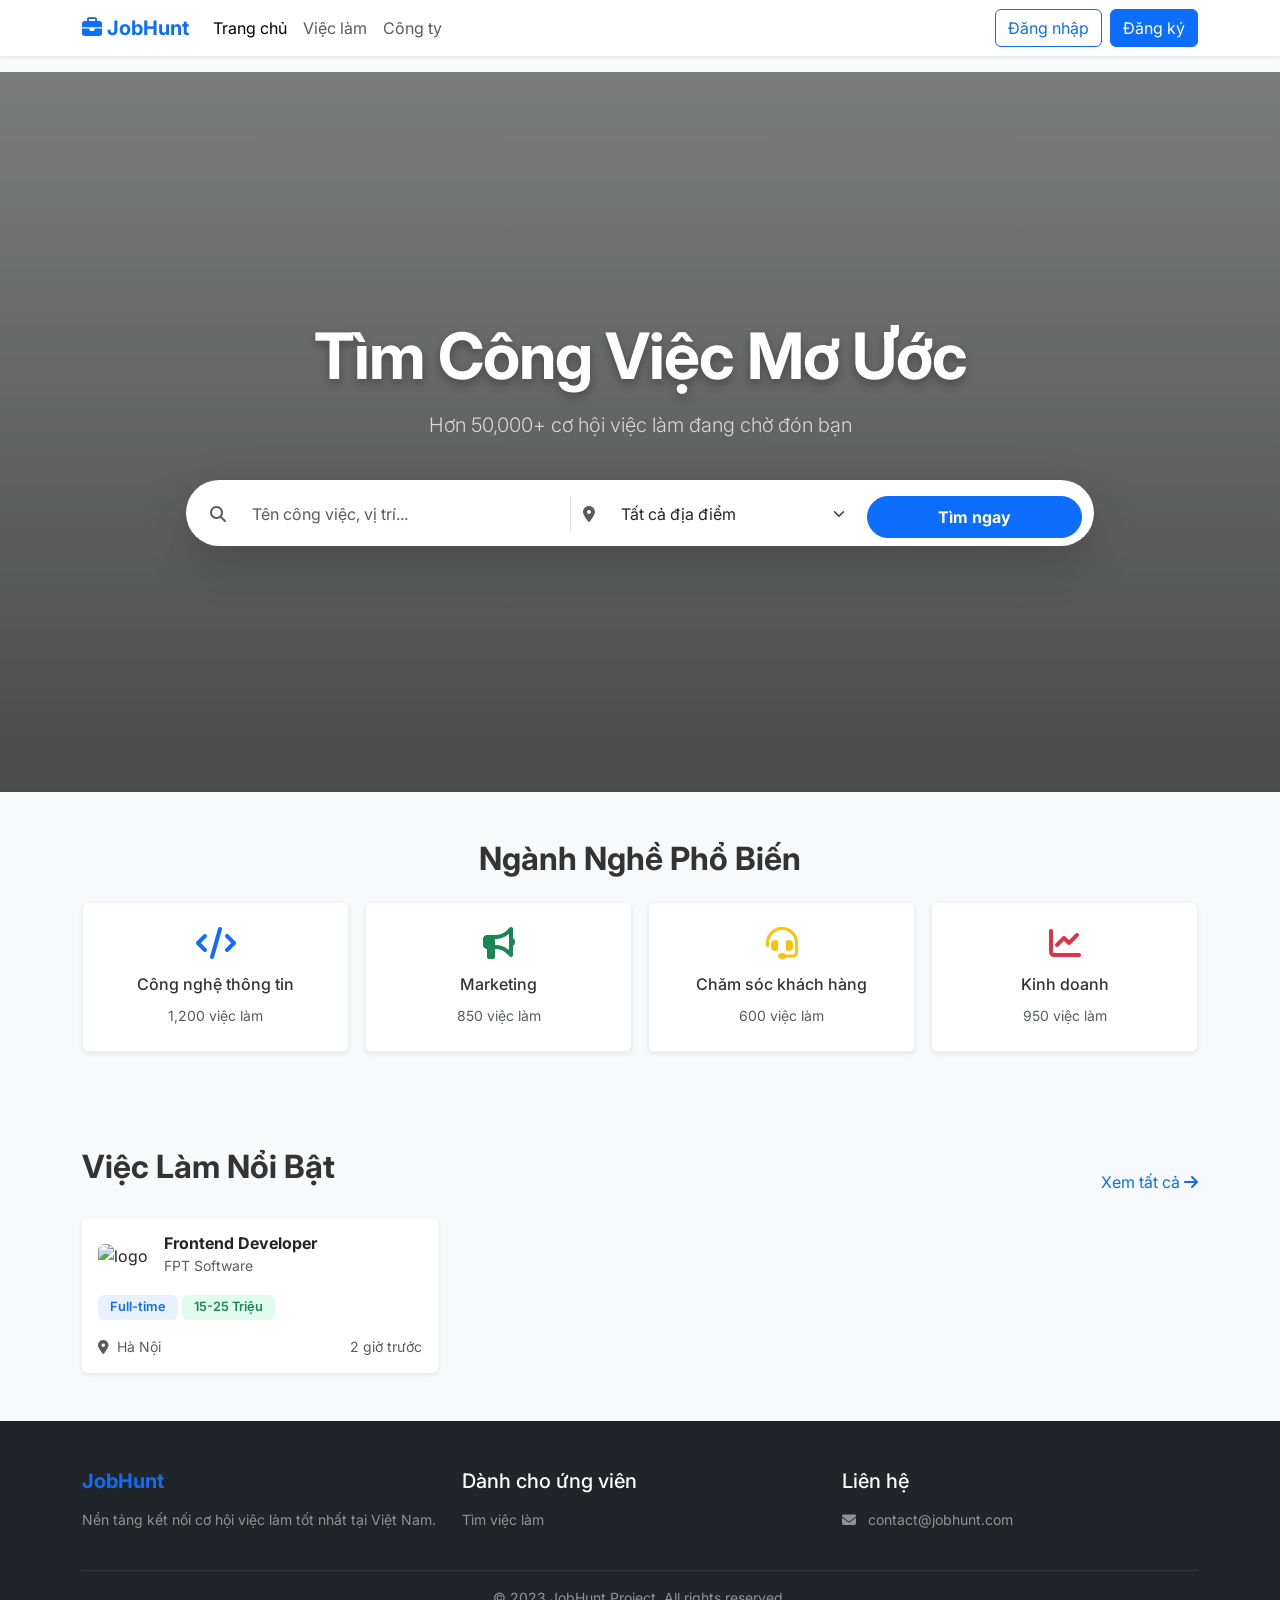
==== commit c7a56b5c: "index / banner" ====
--- a/index.html
+++ b/index.html
@@ -9,12 +9,14 @@
     <link href="https://cdn.jsdelivr.net/npm/bootstrap@5.3.0/dist/css/bootstrap.min.css" rel="stylesheet">
     <!-- Font Awesome (Icon) -->
     <link rel="stylesheet" href="https://cdnjs.cloudflare.com/ajax/libs/font-awesome/6.4.0/css/all.min.css">
+    <!-- Animate.css (Cần thiết để dòng chữ "Tìm Công Việc Mơ Ước" có hiệu ứng) -->
+    <link rel="stylesheet" href="https://cdnjs.cloudflare.com/ajax/libs/animate.css/4.1.1/animate.min.css"/>
     <!-- Custom CSS -->
     <link rel="stylesheet" href="style/style.css">
 </head>
 <body>
 
-    <!-- Navbar -->
+    <!-- Navbar (Giữ nguyên tính năng cũ) -->
     <nav class="navbar navbar-expand-lg navbar-light bg-white shadow-sm fixed-top">
         <div class="container">
             <a class="navbar-brand fw-bold text-primary" href="index.html">
@@ -39,14 +41,21 @@
         </div>
     </nav>
 
-    <!-- Hero Section -->
+    <!-- Hero Section (Đã sửa lỗi hiển thị và thêm ảnh nền quảng bá) -->
     <header class="hero-section">
-        <div class="container text-center text-white">
-            <h1 class="display-3 fw-bold mb-3 animate__animated animate__fadeInDown">Tìm Công Việc Mơ Ước</h1>
-            <p class="lead mb-5 opacity-75">Hơn 50,000+ cơ hội việc làm đang chờ đón bạn</p>
+        <!-- Lớp phủ này giúp chữ trắng nổi bật trên nền ảnh -->
+        <div class="hero-overlay"></div> 
+        
+        <div class="container text-center text-white hero-content">
+            <h1 class="display-3 fw-bold mb-3 animate__animated animate__fadeInDown text-white">
+                Tìm Công Việc Mơ Ước
+            </h1>
+            <p class="lead mb-5 opacity-75 animate__animated animate__fadeInUp animate__delay-1s">
+                Hơn 50,000+ cơ hội việc làm đang chờ đón bạn
+            </p>
             
-            <!-- Search Box -->
-            <div class="search-box-container mx-auto">
+            <!-- Search Box (Giữ nguyên code cũ) -->
+            <div class="search-box-container mx-auto animate__animated animate__fadeInUp animate__delay-1s">
                 <form class="row g-2 p-2 bg-white rounded-pill shadow-lg">
                     <div class="col-md-5">
                         <div class="input-group border-0">
@@ -72,7 +81,7 @@
         </div>
     </header>
 
-    <!-- Popular Categories -->
+    <!-- Popular Categories (Giữ nguyên code cũ) -->
     <section class="py-5">
         <div class="container text-center">
             <h2 class="fw-bold mb-4">Ngành Nghề Phổ Biến</h2>
@@ -109,7 +118,7 @@
         </div>
     </section>
 
-    <!-- Featured Jobs -->
+    <!-- Featured Jobs (Giữ nguyên code cũ) -->
     <section class="py-5 bg-light">
         <div class="container">
             <div class="d-flex justify-content-between align-items-end mb-4">
@@ -117,7 +126,6 @@
                 <a href="jobs.html" class="text-primary text-decoration-none">Xem tất cả <i class="fas fa-arrow-right"></i></a>
             </div>
             <div class="row g-4" id="featuredJobsList">
-                <!-- Dữ liệu này có thể render bằng JS -->
                 <div class="col-md-4">
                     <div class="card border-0 shadow-sm job-card p-3">
                         <div class="d-flex align-items-center mb-3">
@@ -128,8 +136,8 @@
                             </div>
                         </div>
                         <div class="mb-3">
-                            <span class="badge bg-soft-primary text-primary">Full-time</span>
-                            <span class="badge bg-soft-success text-success">15-25 Triệu</span>
+                            <span class="badge bg-soft-primary">Full-time</span>
+                            <span class="badge bg-soft-success">15-25 Triệu</span>
                         </div>
                         <div class="d-flex justify-content-between text-muted small">
                             <span><i class="fas fa-map-marker-alt me-1"></i> Hà Nội</span>
@@ -137,36 +145,27 @@
                         </div>
                     </div>
                 </div>
-                <!-- Lặp lại tương tự cho các job khác... -->
             </div>
         </div>
     </section>
 
-    <!-- Footer -->
+    <!-- Footer (Giữ nguyên code cũ) -->
     <footer class="bg-dark text-white pt-5 pb-3">
         <div class="container">
             <div class="row g-4">
                 <div class="col-md-4">
                     <h5 class="text-primary fw-bold mb-3">JobHunt</h5>
                     <p class="small text-white-50">Nền tảng kết nối cơ hội việc làm tốt nhất tại Việt Nam.</p>
-                    <div class="social-links">
-                        <a href="#" class="text-white me-3"><i class="fab fa-facebook"></i></a>
-                        <a href="#" class="text-white me-3"><i class="fab fa-linkedin"></i></a>
-                        <a href="#" class="text-white"><i class="fab fa-instagram"></i></a>
-                    </div>
                 </div>
                 <div class="col-md-4">
                     <h5 class="mb-3">Dành cho ứng viên</h5>
                     <ul class="list-unstyled small text-white-50">
                         <li class="mb-2"><a href="#" class="text-white-50 text-decoration-none">Tìm việc làm</a></li>
-                        <li class="mb-2"><a href="#" class="text-white-50 text-decoration-none">Cẩm nang nghề nghiệp</a></li>
-                        <li class="mb-2"><a href="#" class="text-white-50 text-decoration-none">Tạo CV chuyên nghiệp</a></li>
                     </ul>
                 </div>
                 <div class="col-md-4">
                     <h5 class="mb-3">Liên hệ</h5>
                     <p class="small text-white-50"><i class="fas fa-envelope me-2"></i> contact@jobhunt.com</p>
-                    <p class="small text-white-50"><i class="fas fa-phone me-2"></i> +84 123 456 789</p>
                 </div>
             </div>
             <hr class="mt-4 border-secondary">
@@ -177,14 +176,13 @@
     <!-- Bootstrap JS -->
     <script src="https://cdn.jsdelivr.net/npm/bootstrap@5.3.0/dist/js/bootstrap.bundle.min.js"></script>
     
-    <!-- Custom Logic Đăng nhập -->
+    <!-- Custom Logic Đăng nhập (GIỮ NGUYÊN TÍNH NĂNG CŨ CỦA BẠN) -->
     <script>
         document.addEventListener('DOMContentLoaded', function() {
             const authSection = document.getElementById('authSection');
             const currentUser = JSON.parse(localStorage.getItem('currentUser'));
 
             if (currentUser) {
-                // Nếu đã đăng nhập, thay đổi nút thành Avatar và tên user
                 authSection.innerHTML = `
                     <div class="dropdown">
                         <a class="d-flex align-items-center text-decoration-none dropdown-toggle text-dark" href="#" role="button" data-bs-toggle="dropdown">
@@ -202,7 +200,6 @@
                     </div>
                 `;
 
-                // Xử lý đăng xuất
                 document.getElementById('logoutBtn').addEventListener('click', function(e) {
                     e.preventDefault();
                     localStorage.removeItem('currentUser');
--- a/style/style.css
+++ b/style/style.css
@@ -1,71 +1,152 @@
-/* style/style.css */
-:root {
-    --primary-color: #007bff;
-    --secondary-color: #6c757d;
-    --success-color: #28a745;
-    --dark-color: #212529;
-}
+/* =========================================
+   1. TỔNG QUAN & PHÔNG CHỮ
+   ========================================= */
+@import url('https://fonts.googleapis.com/css2?family=Inter:wght@300;400;600;700&display=swap');
 
 body {
     font-family: 'Inter', sans-serif;
-    background-color: #f4f7f6;
-    padding-top: 80px;
+    background-color: #f8f9fa;
+    padding-top: 72px; /* Khoảng cách chuẩn để Navbar không che nội dung */
+    color: #333;
 }
 
-/* Navbar */
-.navbar {
+/* =========================================
+   2. HERO SECTION (PHẦN ĐẦU TRANG)
+   ========================================= */
+.hero-section {
+    position: relative;
+    padding: 120px 0;
+    min-height: 80vh;
+    /* Ảnh nền quảng bá chuyên nghiệp */
+    background: url('https://images.unsplash.com/photo-1522202176988-66273c2fd55f?ixlib=rb-4.0.3&auto=format&fit=crop&w=1920&q=80') no-repeat center center;
+    background-size: cover;
+    background-attachment: fixed; /* Hiệu ứng cuộn Parallax */
+    display: flex;
+    align-items: center;
+    justify-content: center;
+    overflow: hidden;
+}
+
+/* Lớp phủ tối (Overlay) - Giúp chữ TRẮNG luôn nổi bật trên nền ảnh */
+.hero-overlay {
+    position: absolute;
+    top: 0;
+    left: 0;
+    width: 100%;
+    height: 100%;
+    background: linear-gradient(rgba(0, 0, 0, 0.5), rgba(0, 0, 0, 0.7));
+    z-index: 1;
+}
+
+.hero-content {
+    position: relative;
+    z-index: 2; /* Đưa nội dung lên trên lớp phủ */
+}
+
+/* Tùy chỉnh dòng tiêu đề */
+.hero-section h1 {
+    text-shadow: 0px 4px 10px rgba(0, 0, 0, 0.3);
+    letter-spacing: -1px;
+}
+
+/* =========================================
+   3. THANH TÌM KIẾM (SEARCH BOX)
+   ========================================= */
+.search-box-container {
+    max-width: 900px;
+    margin: 40px auto 0;
+}
+
+/* Bo tròn thanh search và xử lý tràn viền */
+.search-box-container form {
+    border-radius: 50px !important;
+    overflow: hidden;
+}
+
+.search-box-container .form-control, 
+.search-box-container .form-select {
+    border: none !important;
+    box-shadow: none !important;
+    padding-left: 15px;
+}
+
+/* Đường kẻ ngăn cách giữa các ô input trên máy tính */
+@media (min-width: 768px) {
+    .border-start {
+        border-left: 1px solid #dee2e6 !important;
+    }
+}
+
+/* =========================================
+   4. NGÀNH NGHỀ PHỔ BIẾN (CATEGORY CARDS)
+   ========================================= */
+.category-card {
+    border: 1px solid #edf2f7;
+    transition: all 0.3s cubic-bezier(0.25, 0.8, 0.25, 1);
+    cursor: pointer;
+    background: #fff;
+}
+
+.category-card:hover {
+    transform: translateY(-8px);
+    border-color: #0d6efd;
+    box-shadow: 0 15px 30px rgba(13, 110, 253, 0.1) !important;
+}
+
+.category-card i {
+    transition: transform 0.3s ease;
+}
+
+.category-card:hover i {
+    transform: scale(1.2);
+}
+
+/* =========================================
+   5. DANH SÁCH VIỆC LÀM (JOB CARDS)
+   ========================================= */
+.job-card {
+    border: 1px solid #f1f1f1;
     transition: all 0.3s ease;
 }
 
-/* Auth Card */
-.auth-card {
-    border: none;
-    border-radius: 20px;
-    box-shadow: 0 10px 30px rgba(0, 0, 0, 0.08);
-    overflow: hidden;
+.job-card:hover {
+    transform: scale(1.02);
+    box-shadow: 0 10px 25px rgba(0, 0, 0, 0.08) !important;
 }
 
-.nav-pills .nav-link {
-    color: var(--secondary-color);
+/* Badge (Nhãn) trạng thái việc làm */
+.bg-soft-primary {
+    background-color: #e7f1ff;
+    color: #0d6efd;
     font-weight: 600;
-    border-radius: 10px;
-    padding: 10px 25px;
 }
 
-.nav-pills .nav-link.active {
-    background-color: var(--primary-color);
-    box-shadow: 0 4px 12px rgba(0, 123, 255, 0.3);
+.bg-soft-success {
+    background-color: #e1fcef;
+    color: #198754;
+    font-weight: 600;
 }
 
-.form-control {
-    border-radius: 10px;
-    padding: 12px;
-    border: 1px solid #e1e1e1;
+.badge {
+    padding: 6px 12px;
+    border-radius: 6px;
+    font-size: 0.8rem;
 }
 
-.form-control:focus {
-    box-shadow: 0 0 0 3px rgba(0, 123, 255, 0.1);
-    border-color: var(--primary-color);
-}
+/* =========================================
+   6. RESPONSIVE (TƯƠNG THÍCH DI ĐỘNG)
+   ========================================= */
+@media (max-width: 768px) {
+    .hero-section {
+        background-attachment: scroll; /* Tắt parallax trên mobile để mượt hơn */
+        padding: 80px 0;
+    }
 
-.btn-primary, .btn-success {
-    border-radius: 10px;
-    padding: 12px;
-    font-weight: 600;
-    transition: all 0.3s;
-}
+    .display-3 {
+        font-size: 2.5rem; /* Giảm cỡ chữ tiêu đề trên điện thoại */
+    }
 
-.btn-primary:hover {
-    transform: translateY(-2px);
-    box-shadow: 0 5px 15px rgba(0, 123, 255, 0.3);
-}
-
-/* Hero Section */
-.hero-section {
-    background: linear-gradient(135deg, rgba(0,123,255,0.9), rgba(0,86,179,0.9)), 
-                url('https://images.unsplash.com/photo-1521737711867-e3b97375f902?auto=format&fit=crop&w=1500&q=80');
-    background-size: cover;
-    background-position: center;
-    color: white;
-    padding: 100px 0;
+    .search-box-container form {
+        border-radius: 15px !important; /* Bớt bo tròn hơn trên mobile */
+    }
 }
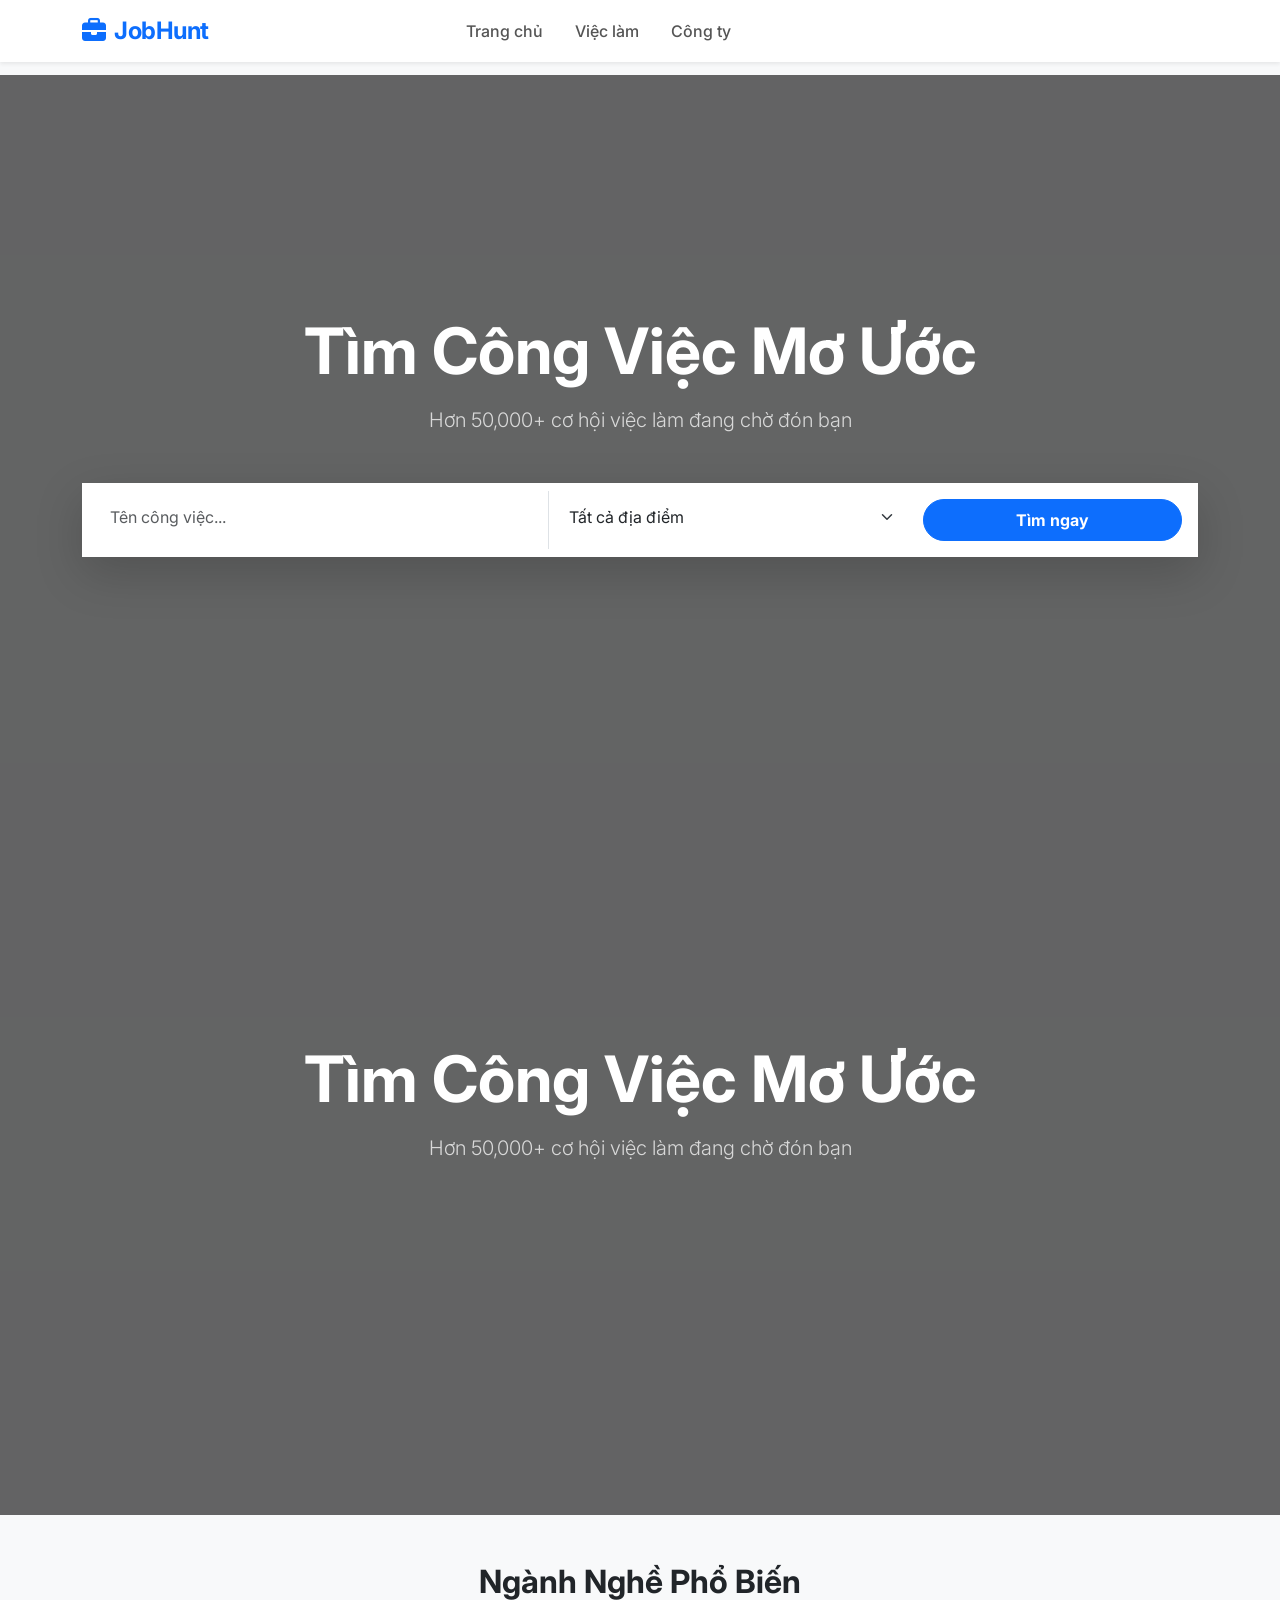
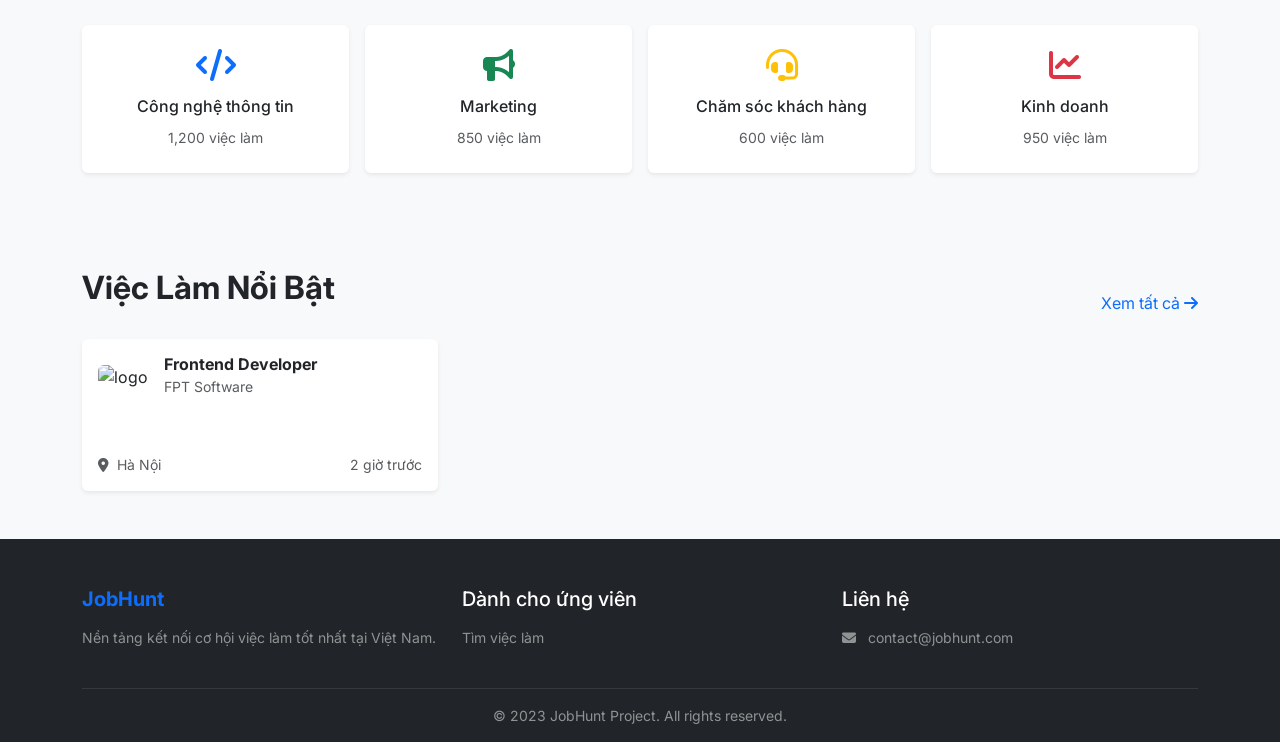
==== commit d157b21f: "upload" ====
--- a/index.html
+++ b/index.html
@@ -1,51 +1,74 @@
 <!DOCTYPE html>
 <html lang="vi">
+
 <head>
     <meta charset="UTF-8">
     <meta name="viewport" content="width=device-width, initial-scale=1.0">
-    <title>JobHunt - Tìm Việc Làm Nhanh & Uy Tín</title>
-    
-    <!-- Bootstrap 5 CSS -->
+    <title>JobHunt - Tìm Việc</title>
     <link href="https://cdn.jsdelivr.net/npm/bootstrap@5.3.0/dist/css/bootstrap.min.css" rel="stylesheet">
-    <!-- Font Awesome (Icon) -->
     <link rel="stylesheet" href="https://cdnjs.cloudflare.com/ajax/libs/font-awesome/6.4.0/css/all.min.css">
-    <!-- Animate.css (Cần thiết để dòng chữ "Tìm Công Việc Mơ Ước" có hiệu ứng) -->
-    <link rel="stylesheet" href="https://cdnjs.cloudflare.com/ajax/libs/animate.css/4.1.1/animate.min.css"/>
-    <!-- Custom CSS -->
+    <link rel="stylesheet" href="https://cdnjs.cloudflare.com/ajax/libs/animate.css/4.1.1/animate.min.css" />
     <link rel="stylesheet" href="style/style.css">
 </head>
+
 <body>
 
-    <!-- Navbar (Giữ nguyên tính năng cũ) -->
+    <!-- NAVBAR ĐỒNG NHẤT (Copy đoạn này cho mọi trang) -->
     <nav class="navbar navbar-expand-lg navbar-light bg-white shadow-sm fixed-top">
         <div class="container">
             <a class="navbar-brand fw-bold text-primary" href="index.html">
-                <i class="fas fa-briefcase"></i> JobHunt
+                <i class="fas fa-briefcase me-1"></i> JobHunt
             </a>
             <button class="navbar-toggler" type="button" data-bs-toggle="collapse" data-bs-target="#navbarNav">
                 <span class="navbar-toggler-icon"></span>
             </button>
             <div class="collapse navbar-collapse" id="navbarNav">
-                <ul class="navbar-nav me-auto">
-                    <li class="nav-item"><a class="nav-link active" href="index.html">Trang chủ</a></li>
-                    <li class="nav-item"><a class="nav-link" href="jobs.html">Việc làm</a></li>
-                    <li class="nav-item"><a class="nav-link" href="companies.html">Công ty</a></li>
+                <ul class="navbar-nav mx-auto">
+                    <li class="nav-item"><a class="nav-link px-3" href="index.html" id="nav-home">Trang chủ</a></li>
+                    <li class="nav-item"><a class="nav-link px-3" href="jobs.html" id="nav-jobs">Việc làm</a></li>
+                    <li class="nav-item"><a class="nav-link px-3" href="companies.html" id="nav-companies">Công ty</a>
+                    </li>
                 </ul>
-                
-                <!-- Khu vực đăng nhập / thông tin user -->
-                <div class="d-flex align-items-center" id="authSection">
-                    <a class="btn btn-outline-primary ms-2" href="login.html">Đăng nhập</a>
-                    <a class="btn btn-primary ms-2" href="login.html">Đăng ký</a>
+                <!-- Khu vực Auth (Do JS main.js xử lý) -->
+                <div id="authSection" class="ms-auto d-flex align-items-center">
+                    <!-- Nút Đăng nhập/Đăng ký sẽ tự hiện ở đây -->
                 </div>
             </div>
         </div>
     </nav>
+
+    <!-- Hero Section (Dành riêng trang index) -->
+    <header class="hero-section">
+        <div class="hero-overlay"></div>
+        <div class="container hero-content text-center">
+            <h1 class="display-3 fw-bold mb-3 animate__animated animate__fadeInDown">Tìm Công Việc Mơ Ước</h1>
+            <p class="lead mb-5 opacity-75">Hơn 50,000+ cơ hội việc làm đang chờ đón bạn</p>
+
+            <div class="search-box-container mx-auto animate__animated animate__fadeInUp">
+                <form class="row g-0 p-2 bg-white home-search-form shadow-lg">
+                    <div class="col-lg-5 p-2">
+                        <input type="text" class="form-control border-0" placeholder="Tên công việc...">
+                    </div>
+                    <div class="col-lg-4 p-2 border-start">
+                        <select class="form-select border-0">
+                            <option>Tất cả địa điểm</option>
+                            <option>Hà Nội</option>
+                            <option>TP. HCM</option>
+                        </select>
+                    </div>
+                    <div class="col-lg-3 p-2">
+                        <button class="btn btn-primary w-100 rounded-pill py-2 fw-bold">Tìm ngay</button>
+                    </div>
+                </form>
+            </div>
+        </div>
+    </header>
 
     <!-- Hero Section (Đã sửa lỗi hiển thị và thêm ảnh nền quảng bá) -->
     <header class="hero-section">
         <!-- Lớp phủ này giúp chữ trắng nổi bật trên nền ảnh -->
-        <div class="hero-overlay"></div> 
-        
+        <div class="hero-overlay"></div>
+
         <div class="container text-center text-white hero-content">
             <h1 class="display-3 fw-bold mb-3 animate__animated animate__fadeInDown text-white">
                 Tìm Công Việc Mơ Ước
@@ -53,19 +76,22 @@
             <p class="lead mb-5 opacity-75 animate__animated animate__fadeInUp animate__delay-1s">
                 Hơn 50,000+ cơ hội việc làm đang chờ đón bạn
             </p>
-            
+
             <!-- Search Box (Giữ nguyên code cũ) -->
             <div class="search-box-container mx-auto animate__animated animate__fadeInUp animate__delay-1s">
                 <form class="row g-2 p-2 bg-white rounded-pill shadow-lg">
                     <div class="col-md-5">
                         <div class="input-group border-0">
-                            <span class="input-group-text bg-transparent border-0"><i class="fas fa-search text-muted"></i></span>
-                            <input type="text" class="form-control border-0 shadow-none" placeholder="Tên công việc, vị trí...">
+                            <span class="input-group-text bg-transparent border-0"><i
+                                    class="fas fa-search text-muted"></i></span>
+                            <input type="text" class="form-control border-0 shadow-none"
+                                placeholder="Tên công việc, vị trí...">
                         </div>
                     </div>
                     <div class="col-md-4">
                         <div class="input-group border-0 border-start d-none d-md-flex">
-                            <span class="input-group-text bg-transparent border-0"><i class="fas fa-map-marker-alt text-muted"></i></span>
+                            <span class="input-group-text bg-transparent border-0"><i
+                                    class="fas fa-map-marker-alt text-muted"></i></span>
                             <select class="form-select border-0 shadow-none">
                                 <option selected>Tất cả địa điểm</option>
                                 <option>Hà Nội</option>
@@ -123,7 +149,8 @@
         <div class="container">
             <div class="d-flex justify-content-between align-items-end mb-4">
                 <h2 class="fw-bold">Việc Làm Nổi Bật</h2>
-                <a href="jobs.html" class="text-primary text-decoration-none">Xem tất cả <i class="fas fa-arrow-right"></i></a>
+                <a href="jobs.html" class="text-primary text-decoration-none">Xem tất cả <i
+                        class="fas fa-arrow-right"></i></a>
             </div>
             <div class="row g-4" id="featuredJobsList">
                 <div class="col-md-4">
@@ -175,10 +202,10 @@
 
     <!-- Bootstrap JS -->
     <script src="https://cdn.jsdelivr.net/npm/bootstrap@5.3.0/dist/js/bootstrap.bundle.min.js"></script>
-    
+
     <!-- Custom Logic Đăng nhập (GIỮ NGUYÊN TÍNH NĂNG CŨ CỦA BẠN) -->
     <script>
-        document.addEventListener('DOMContentLoaded', function() {
+        document.addEventListener('DOMContentLoaded', function () {
             const authSection = document.getElementById('authSection');
             const currentUser = JSON.parse(localStorage.getItem('currentUser'));
 
@@ -200,7 +227,7 @@
                     </div>
                 `;
 
-                document.getElementById('logoutBtn').addEventListener('click', function(e) {
+                document.getElementById('logoutBtn').addEventListener('click', function (e) {
                     e.preventDefault();
                     localStorage.removeItem('currentUser');
                     window.location.reload();
@@ -209,4 +236,5 @@
         });
     </script>
 </body>
+
 </html>
--- a/style/style.css
+++ b/style/style.css
@@ -1,152 +1,88 @@
 /* =========================================
-   1. TỔNG QUAN & PHÔNG CHỮ
+   1. TỔNG QUAN & NAVBAR
    ========================================= */
-@import url('https://fonts.googleapis.com/css2?family=Inter:wght@300;400;600;700&display=swap');
+@import url('https://fonts.googleapis.com/css2?family=Inter:wght@300;400;500;600;700&display=swap');
 
 body {
     font-family: 'Inter', sans-serif;
     background-color: #f8f9fa;
-    padding-top: 72px; /* Khoảng cách chuẩn để Navbar không che nội dung */
-    color: #333;
+    padding-top: 75px; /* Để nội dung không bị Navbar che */
 }
 
-/* =========================================
-   2. HERO SECTION (PHẦN ĐẦU TRANG)
-   ========================================= */
-.hero-section {
-    position: relative;
-    padding: 120px 0;
-    min-height: 80vh;
-    /* Ảnh nền quảng bá chuyên nghiệp */
-    background: url('https://images.unsplash.com/photo-1522202176988-66273c2fd55f?ixlib=rb-4.0.3&auto=format&fit=crop&w=1920&q=80') no-repeat center center;
-    background-size: cover;
-    background-attachment: fixed; /* Hiệu ứng cuộn Parallax */
+/* Header Design */
+.navbar {
+    background-color: rgba(255, 255, 255, 0.95) !important;
+    backdrop-filter: blur(10px); /* Hiệu ứng gương mờ hiện đại */
+    transition: all 0.3s ease;
+}
+
+.navbar-brand {
+    font-size: 1.5rem;
+    letter-spacing: -0.5px;
+}
+
+.nav-link {
+    font-weight: 500;
+    color: #555 !important;
+    padding: 0.5rem 1rem !important;
+    transition: 0.2s;
+}
+
+.nav-link:hover, .nav-link.active {
+    color: #0d6efd !important;
+}
+
+/* Auth Buttons */
+.btn-auth-login {
+    font-weight: 600;
+    color: #0d6efd;
+    text-decoration: none;
+    margin-right: 15px;
+}
+
+.btn-auth-register {
+    font-weight: 600;
+    border-radius: 50px;
+    padding: 8px 25px;
+    box-shadow: 0 4px 10px rgba(13, 110, 253, 0.2);
+}
+
+/* User Dropdown */
+.user-avatar {
+    width: 38px;
+    height: 38px;
+    background: #0d6efd;
+    color: white;
+    border-radius: 50%;
     display: flex;
     align-items: center;
     justify-content: center;
-    overflow: hidden;
+    font-weight: bold;
+    font-size: 0.9rem;
 }
 
-/* Lớp phủ tối (Overlay) - Giúp chữ TRẮNG luôn nổi bật trên nền ảnh */
-.hero-overlay {
-    position: absolute;
-    top: 0;
-    left: 0;
-    width: 100%;
-    height: 100%;
-    background: linear-gradient(rgba(0, 0, 0, 0.5), rgba(0, 0, 0, 0.7));
-    z-index: 1;
+.dropdown-menu {
+    border: none;
+    box-shadow: 0 10px 30px rgba(0,0,0,0.1);
+    border-radius: 12px;
+    padding: 10px;
 }
 
-.hero-content {
-    position: relative;
-    z-index: 2; /* Đưa nội dung lên trên lớp phủ */
+.dropdown-item {
+    border-radius: 8px;
+    padding: 8px 15px;
+    margin-bottom: 2px;
 }
 
-/* Tùy chỉnh dòng tiêu đề */
-.hero-section h1 {
-    text-shadow: 0px 4px 10px rgba(0, 0, 0, 0.3);
-    letter-spacing: -1px;
+/* Các styles khác của bạn (Hero, Cards...) */
+.hero-section {
+    position: relative; padding: 100px 0; min-height: 80vh;
+    background: url('https://images.unsplash.com/photo-1522202176988-66273c2fd55f?auto=format&fit=crop&w=1920&q=80') no-repeat center center;
+    background-size: cover; background-attachment: fixed;
+    display: flex; align-items: center; justify-content: center; overflow: hidden;
 }
+.hero-overlay { position: absolute; top: 0; left: 0; width: 100%; height: 100%; background: rgba(0,0,0,0.6); z-index: 1; }
+.hero-content { position: relative; z-index: 2; color: white; }
 
-/* =========================================
-   3. THANH TÌM KIẾM (SEARCH BOX)
-   ========================================= */
-.search-box-container {
-    max-width: 900px;
-    margin: 40px auto 0;
-}
-
-/* Bo tròn thanh search và xử lý tràn viền */
-.search-box-container form {
-    border-radius: 50px !important;
-    overflow: hidden;
-}
-
-.search-box-container .form-control, 
-.search-box-container .form-select {
-    border: none !important;
-    box-shadow: none !important;
-    padding-left: 15px;
-}
-
-/* Đường kẻ ngăn cách giữa các ô input trên máy tính */
-@media (min-width: 768px) {
-    .border-start {
-        border-left: 1px solid #dee2e6 !important;
-    }
-}
-
-/* =========================================
-   4. NGÀNH NGHỀ PHỔ BIẾN (CATEGORY CARDS)
-   ========================================= */
-.category-card {
-    border: 1px solid #edf2f7;
-    transition: all 0.3s cubic-bezier(0.25, 0.8, 0.25, 1);
-    cursor: pointer;
-    background: #fff;
-}
-
-.category-card:hover {
-    transform: translateY(-8px);
-    border-color: #0d6efd;
-    box-shadow: 0 15px 30px rgba(13, 110, 253, 0.1) !important;
-}
-
-.category-card i {
-    transition: transform 0.3s ease;
-}
-
-.category-card:hover i {
-    transform: scale(1.2);
-}
-
-/* =========================================
-   5. DANH SÁCH VIỆC LÀM (JOB CARDS)
-   ========================================= */
-.job-card {
-    border: 1px solid #f1f1f1;
-    transition: all 0.3s ease;
-}
-
-.job-card:hover {
-    transform: scale(1.02);
-    box-shadow: 0 10px 25px rgba(0, 0, 0, 0.08) !important;
-}
-
-/* Badge (Nhãn) trạng thái việc làm */
-.bg-soft-primary {
-    background-color: #e7f1ff;
-    color: #0d6efd;
-    font-weight: 600;
-}
-
-.bg-soft-success {
-    background-color: #e1fcef;
-    color: #198754;
-    font-weight: 600;
-}
-
-.badge {
-    padding: 6px 12px;
-    border-radius: 6px;
-    font-size: 0.8rem;
-}
-
-/* =========================================
-   6. RESPONSIVE (TƯƠNG THÍCH DI ĐỘNG)
-   ========================================= */
-@media (max-width: 768px) {
-    .hero-section {
-        background-attachment: scroll; /* Tắt parallax trên mobile để mượt hơn */
-        padding: 80px 0;
-    }
-
-    .display-3 {
-        font-size: 2.5rem; /* Giảm cỡ chữ tiêu đề trên điện thoại */
-    }
-
-    .search-box-container form {
-        border-radius: 15px !important; /* Bớt bo tròn hơn trên mobile */
-    }
-}+.logo-box { width: 65px; height: 65px; display: flex; align-items: center; justify-content: center; overflow: hidden; background: white; border-radius: 8px; border: 1px solid #eee; }
+.logo-box img { max-width: 100%; max-height: 100%; object-fit: contain; }
